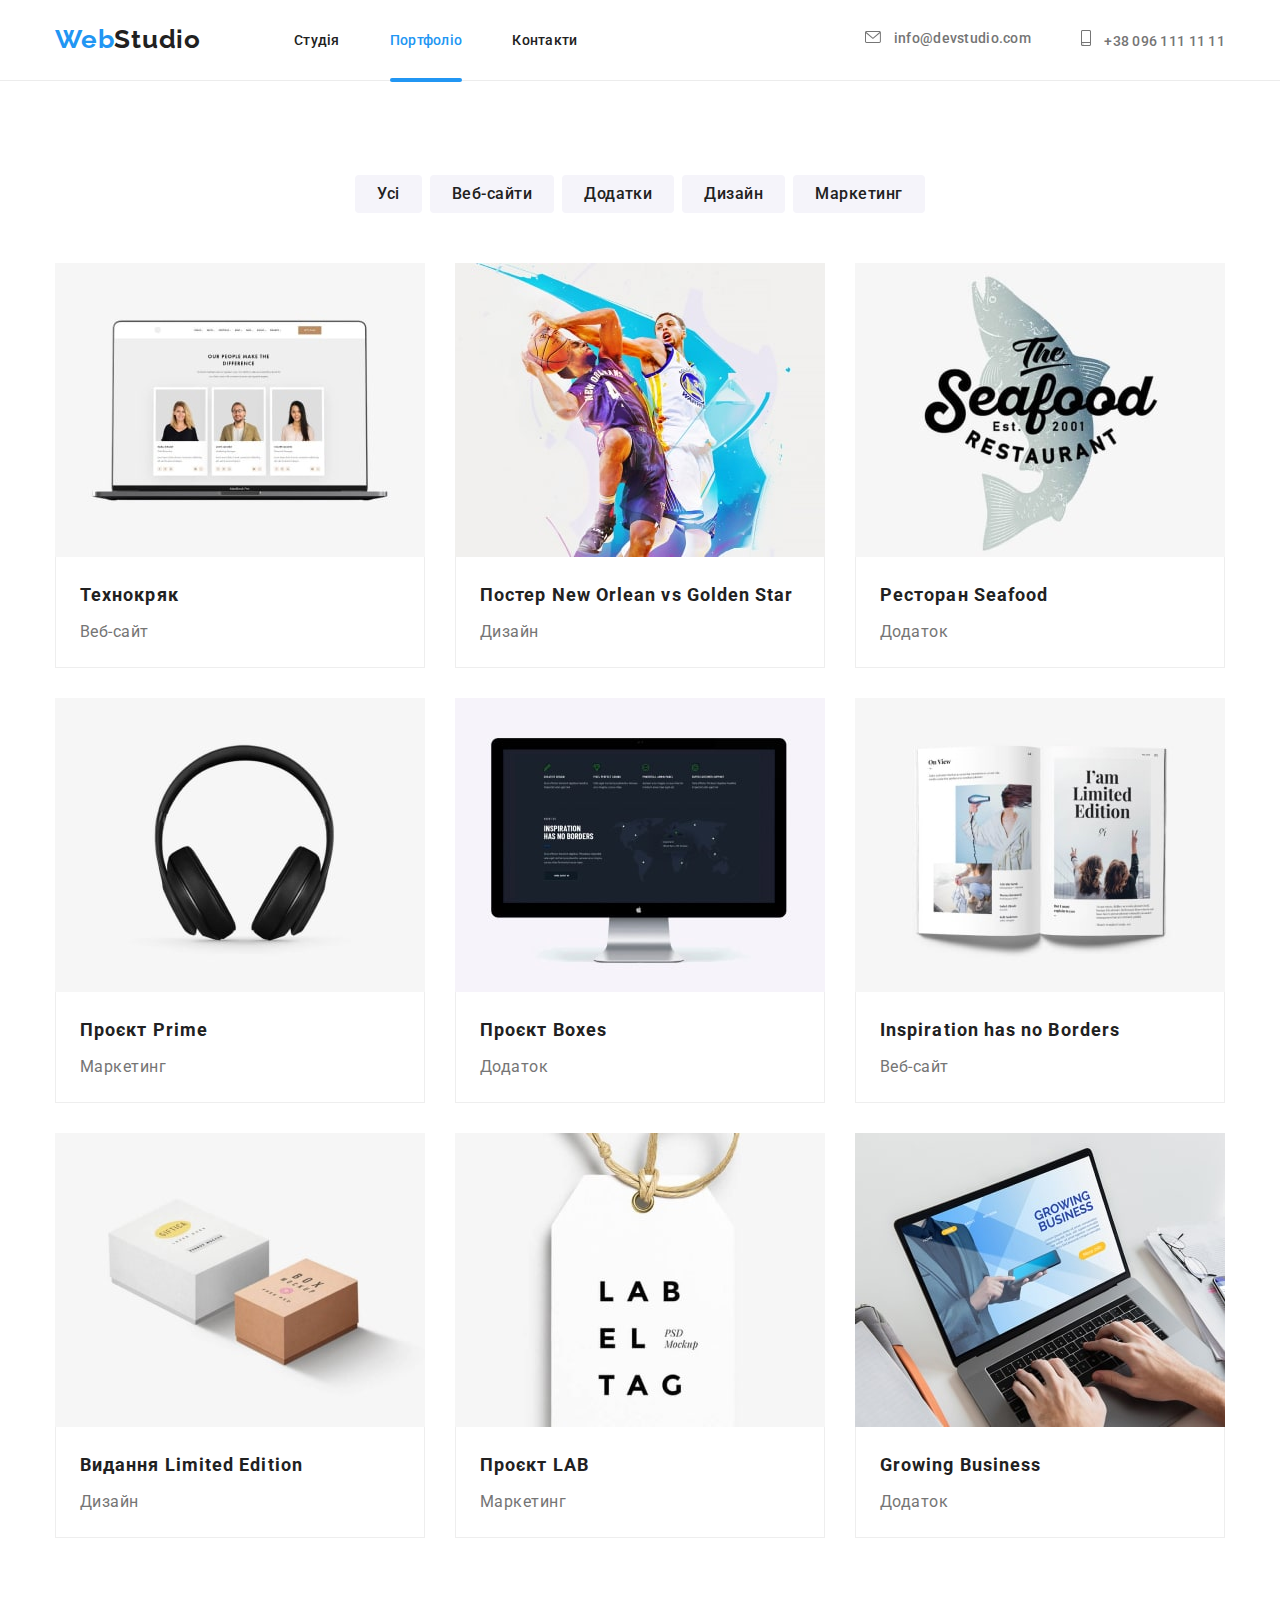
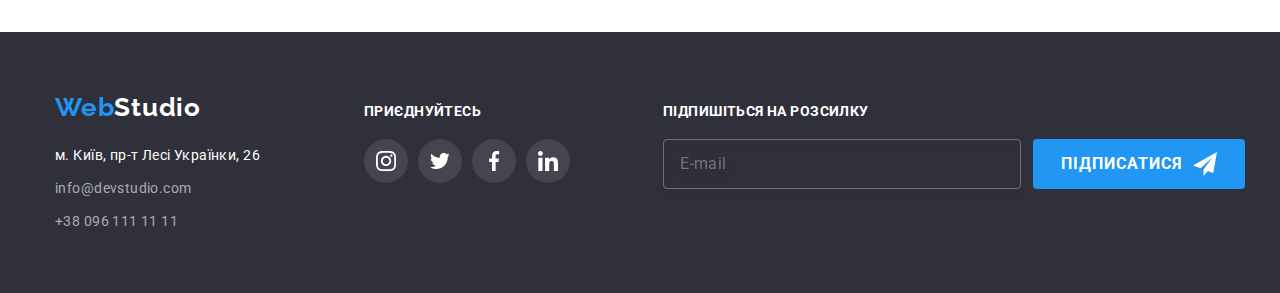
==== portfolio.html @ 87b3bfb8 "Initial commit" ====
<!DOCTYPE html>
<html lang="uk">

<head>
    <meta charset="UTF-8">
    <meta http-equiv="X-UA-Compatible" content="IE=edge">
    <meta name="viewport" content="width=device-width, initial-scale=1.0">
    <title lang="en">Web Studio</title>
    <link rel="stylesheet"
        href="https://cdnjs.cloudflare.com/ajax/libs/modern-normalize/1.0.0/modern-normalize.min.css" />
    <link rel="preconnect" href="https://fonts.googleapis.com">
    <link rel="preconnect" href="https://fonts.gstatic.com" crossorigin>
    <link
        href="https://fonts.googleapis.com/css2?family=Raleway:wght@700&family=Roboto:wght@400;500;700;900&display=swap"
        rel="stylesheet">
    <link rel="stylesheet" href="./css/styles.css">
</head>

<body class="page">

    <!--ШАПКА-->

    <header class="header">
        <div class="container header-container">

            <!--Лого-->

            <a href="/index.html" class="link-logo" lang="en"><span class="logo-web">Web</span>Studio</a>

            <!--Навігація-->

            <nav class="main-nav">
                <ul class="list list-nav">
                    <li class="list-item"><a class="link" href="index.html">Студія</a></li>
                    <li class="list-item"><a class="link portfolio" href="portfolio.html">Портфоліо</a></li>
                    <li class="list-item"><a class="link" href="">Контакти</a></li>
                </ul>
            </nav>

            <!--Контакти-->

                    <ul class="list list-contact">
                        <li class="list-contacts-mail">
                            <a class="link mail" href="mailto:info@devstudio.com">
                                <svg class="icon" width="16" height="12">
                                    <use href="./images/icons.svg#icon-mail"></use>
                                </svg>
                                info@devstudio.com</a>
                        </li>
                        <li class="list-contacts-tel">
                            <a class="link tel" href="tel:+380961111111">
                                <svg class="icon" width="10" height="16">
                                    <use href="./images/icons.svg#icon-tel"></use>
                                </svg>
                                +38 096 111 11 11</a>
                        </li>
                    </ul>
                    </div>
                    </header>

        <!--ЗМІННА СКЛАДОВА-->
    
        <main class="main">

            <section class="section">
                <div class="container">
                <h1 class="visually-hidden">Портфоліо (прихований)</h1>

                <!--Навігація по сторінці-->

                    <ul class="filters-list list">
                        <li class="filters-item"><button class="btn" type="button">Усі</button></li>
                        <li class="filters-item"><button class="btn" type="button">Веб-сайти</button></li>
                        <li class="filters-item"><button class="btn" type="button">Додатки</button></li>
                        <li class="filters-item"><button class="btn" type="button">Дизайн</button></li>
                        <li class="filters-item"><button class="btn" type="button">Маркетинг</button></li>
                    </ul>

                <!--Портфоліо-->
                <ul class="portfolio-list list">
                    <li class="portfolio-item">
                        <a class="portfolio-link link"  href="https://google.com/">
                            <div class="portfolio-thumb">
                            <img class="portfolio-img" src="./images/portfolio/img1-min.jpg" alt="Ноутбук з програмою" width="370">
                            <div class="overlay">
                                <p class="overlay-text">
                                    Ресурс пропонує комплексні пропозиції з різним рівнем функціоналу та сервісів. Все це дозволить відвідувачу отримати
                                    вичерпні відомості про компанію чи приватну особу.
                                </p>
                            </div>
                            </div>
                            <div class="portfolio-wrapper">
                            <h2 class="portfolio-title">Технокряк</h2>
                            <p class="portfolio-subtitle">Веб-сайт</p>
                            </div>
                        </a>
                    </li>
                    <li class="portfolio-item">
                        <a class="portfolio-link link" href="https://google.com/">
                            <div class="portfolio-thumb">
                            <img class="portfolio-img" src="./images/portfolio/img2-min.jpg" alt="Два хлопці кидають м'яч" width="370">
                            <div class="overlay">
                                <p class="overlay-text">
                                    Ресурс пропонує комплексні пропозиції з різним рівнем функціоналу та сервісів. Все це дозволить відвідувачу
                                    отримати
                                    вичерпні відомості про компанію чи приватну особу.
                                </p>
                            </div>
                            </div>
                            <div class="portfolio-wrapper">
                            <h2 class="portfolio-title">Постер <span lang="en">New Orlean vs Golden Star</span></h2>
                            <p class="portfolio-subtitle">Дизайн</p>
                            </div>
                        </a>
                    </li>
                    <li class="portfolio-item">
                        <a class="portfolio-link link" href="https://google.com/">
                            <div class="portfolio-thumb">
                            <img class="portfolio-img" src="./images/portfolio/img3-min.jpg" alt="Емблема ресторану" width="370">
                            <div class="overlay">
                                <p class="overlay-text">
                                    Ресурс пропонує комплексні пропозиції з різним рівнем функціоналу та сервісів. Все це дозволить відвідувачу
                                    отримати
                                    вичерпні відомості про компанію чи приватну особу.
                                </p>
                            </div>
                            </div>
                            <div class="portfolio-wrapper"> 
                            <h2 class="portfolio-title">Ресторан <span lang="en">Seafood</span></h2>
                            <p class="portfolio-subtitle">Додаток</p>
                            </div>
                        </a>
                    </li>
                    <li class="portfolio-item">
                        <a class=" portfolio-link link" href="https://google.com/">
                            <div class="portfolio-thumb">
                            <img class="portfolio-img" src="./images/portfolio/img4-min.jpg" alt="Навушники" width="370">
                            <div class="overlay">
                                <p class="overlay-text">
                                    Ресурс пропонує комплексні пропозиції з різним рівнем функціоналу та сервісів. Все це дозволить відвідувачу
                                    отримати
                                    вичерпні відомості про компанію чи приватну особу.
                                </p>
                            </div>
                            </div>
                            <div class="portfolio-wrapper">
                            <h2 class="portfolio-title"> Проєкт <span lang="en">Prime</span></h2>
                            <p class="portfolio-subtitle">Маркетинг</p>
                            </div>
                        </a>
                    </li>
                    <li class="portfolio-item">
                        <a class="portfolio-link link" href="https://google.com/">
                            <div class="portfolio-thumb">
                            <img  class="portfolio-img" src="./images/portfolio/img6-min.jpg" alt="Дві коробки" width="370">
                            <div class="overlay">
                                <p class="overlay-text">
                                    Ресурс пропонує комплексні пропозиції з різним рівнем функціоналу та сервісів. Все це дозволить відвідувачу
                                    отримати
                                    вичерпні відомості про компанію чи приватну особу.
                                </p>
                            </div>
                            </div>
                            <div class="portfolio-wrapper"> 
                            <h2 class="portfolio-title" >Проєкт <span lang="en">Boxes</span></h2>
                            <p class="portfolio-subtitle">Додаток</p>
                            </div>
                        </a>
                    </li>
                    <li class="portfolio-item">
                        <a class="portfolio-link link" href="https://google.com/">
                            <div class="portfolio-thumb">
                            <img class="portfolio-img" src="./images/portfolio/img7-min.jpg" alt="Ноутбук з програмою" width="370">
                            <div class="overlay">
                                <p class="overlay-text">
                                    Ресурс пропонує комплексні пропозиції з різним рівнем функціоналу та сервісів. Все це дозволить відвідувачу
                                    отримати
                                    вичерпні відомості про компанію чи приватну особу.
                                </p>
                            </div>
                            </div>
                            <div class="portfolio-wrapper">
                            <h2 class="portfolio-title" lang="en">Inspiration has no Borders</h2>
                            <p class="portfolio-subtitle">Веб-сайт</p>
                            </div>
                        </a>
                    </li>
                    <li class="portfolio-item">
                        <a class="portfolio-link link" href="https://google.com/">
                            <div class="portfolio-thumb">
                            <img class="portfolio-img" src="./images/portfolio/img5-min.jpg" alt="Розгорнута книга" width="370">
                            <div class="overlay">
                                <p class="overlay-text">
                                    Ресурс пропонує комплексні пропозиції з різним рівнем функціоналу та сервісів. Все це дозволить відвідувачу
                                    отримати
                                    вичерпні відомості про компанію чи приватну особу.
                                </p>
                            </div>
                            </div>
                            <div class="portfolio-wrapper">
                            <h2 class="portfolio-title">Видання <span lang="en">Limited Edition</span></h2>
                            <p class="portfolio-subtitle">Дизайн</p>
                            </div>
                        </a>
                    </li>
                    <li class="portfolio-item">
                        <a class="portfolio-link link" href="https://google.com/">
                            <div class="portfolio-thumb">
                            <img class="portfolio-img" src="./images/portfolio/img8-min.jpg" alt="Вивіска з назвою проекту" width="370">
                            <div class="overlay">
                                <p class="overlay-text">
                                    Ресурс пропонує комплексні пропозиції з різним рівнем функціоналу та сервісів. Все це дозволить відвідувачу
                                    отримати
                                    вичерпні відомості про компанію чи приватну особу.
                                </p>
                            </div>
                            </div>
                            <div class="portfolio-wrapper">
                            <h2 class="portfolio-title">Проєкт <span lang="en">LAB</span></h2>
                            <p class="portfolio-subtitle">Маркетинг</p>
                            </div>
                        </a>
                    </li>
                    <li class="portfolio-item">
                        <a class="portfolio-link link" href="https://google.com/">
                            <div class="portfolio-thumb">
                            <img class="portfolio-img" src="./images/portfolio/img9-min.jpg" alt="" width="370">
                            <div class="overlay">
                                <p class="overlay-text">
                                    Ресурс пропонує комплексні пропозиції з різним рівнем функціоналу та сервісів. Все це дозволить відвідувачу
                                    отримати
                                    вичерпні відомості про компанію чи приватну особу.
                                </p>
                            </div>
                            </div>
                            <div class="portfolio-wrapper">
                            <h2 class="portfolio-title" lang="en">Growing Business</h2>
                            <p class="portfolio-subtitle">Додаток</p>
                            </div>
                        </a>
                    </li>
                </ul>
                </div>
            </section>
        </main>

<!--ПІДВАЛ-->

<footer class="footer">
    <div class="container footer-container">

        <!--Лого підвалу-->
        <div>
            <a class="link-logo logo-footer" href="/index.html" lang="en"><span class="logo-web">Web</span><span
                    class="logo-studio">Studio</span></a>

            <!--Контакти підвалу-->

            <address class="address">
                <p class="address-location">м. Київ, пр-т Лесі Українки, 26</p>
                <ul class="list address-list">
                    <li class="address-item"><a class="link" href="mailto:info@devstudio.com">info@devstudio.com</a>
                    </li>
                    <li class="address-item"><a class="link tel" href="tel:+380961111111">+38 096 111 11 11</a>
                    </li>
                </ul>
            </address>
        </div>
        <div class="footer-social">
            <h3 class="footer-title">ПРИЄДНУЙТЕСЬ</h3>
            <ul class="footer-list">
                <li class="footer-item">
                    <a class="footer-social-link link" href="https://www.instagram.com/">
                        <svg class="icon" width="20" height="20">
                            <use href="./images/icons.svg#icon-instagram">
                            </use>
                        </svg>
                    </a>
                </li>
                <li class="footer-item">
                    <a class="footer-social-link link" href="https://www.twitter.com/">
                        <svg class="icon" width="20" height="20">
                            <use href="./images/icons.svg#icon-twitter">
                            </use>
                        </svg>
                    </a>
                </li>
                <li class="footer-item">
                    <a class="footer-social-link link" href="https://www.facebook.com/">
                        <svg class="icon" width="20" height="20">
                            <use href="./images/icons.svg#icon-facebook">
                            </use>
                        </svg>
                    </a>
                </li>
                <li class="footer-item">
                    <a class="footer-social-link link" href="https://www.linkedin.com/">
                        <svg class="icon" width="20" height="20">
                            <use href="./images/icons.svg#icon-linkedin">
                            </use>
                        </svg>
                    </a>
                </li>
            </ul>
        </div>
        <div class="footer-sending">
            <form class="sending-form" name="sending-form" autocomplete="off" novalidate></form>
            <h3 class="sending-title">ПІДПИШІТЬСЯ НА РОЗСИЛКУ</h3>
            <label class="sending-form-email">
                <input class="sending-form-input" type="email" name="email" required placeholder="E-mail">
                <button class="sending-form-btn" type="submit">
                    ПІДПИСАТИСЯ
                    <svg class="sending-form-icon" width="24" height="24">
                        <use href="./images/icons.svg#icon-send"></use>
                    </svg>
                </button>
        </div>
    </div>
</footer>
        </body>
        
        </html>
---- css/styles.css ----
:root {

    /*Fonts*/
    --main-font: Roboto, san-serif;
    --secondary-font: Raleway;
    
    /*Text colors*/
    --main-txt-cl: #212121;
    --accent-txt-cl: #2196F3;
    --light-txt-cl: #FFFFFF;
    --dark-txt-cl: #757575;
    
    /*Background colors*/
    --accent-bg-cl: #2196F3;
    --main-bg-cl: #2F303A;
    --grey-bg-cl: #F5F4FA;
    --white-bg-cl: #ffffff;

    /*Others*/
    --light-bd-cl: #EEEEEE;
    --link-color: #AFB1B8;
    --footer-bg: rgba(255, 255, 255, 0.1);
    --timing-function: cubic-bezier (0.4, 0, 0.2, 1);
}


/*1.INDEX.HTML*/

.page {
    font-family:var(--main-font);
    line-height: calc(24 / 14);
    letter-spacing: 0.03em;
    color: var(--main-txt-cl);
    font-size: 14px;
    margin: 0;
    width: 1600 px;

}

.link {
    text-decoration: none;
    color: currentColor;
    cursor: pointer;
}


.list {
    list-style: none;
    margin: 0;
    padding: 0;
}

.container {
    width: 1200px;
    padding-left: 15px;
    padding-right: 15px;
    margin-left: auto;
    margin-right: auto;
}

.section {
    padding-top: 94px;
    padding-bottom: 94px;
}

.link-logo {
    color: currentColor;
    font-family: var(--secondary-font);
    font-weight: 700;
    font-size: 26px;
    line-height: calc(31 / 26);
    letter-spacing: 0.03em;
    text-decoration: none;
    display: block;
    margin-right: 93px;
}  

.logo-web {
    color: var(--accent-txt-cl);
}

h1,
h2,
h3,
h4,
h5,
h6,
p {
    margin: 0;
}

ul {
    margin: 0;
    padding: 0;
    list-style: none;
}

/*HEADER*/

.header {
    padding-top: 24px;
    padding-bottom: 25px;
}

.header .link {
    font-weight: 500;
    line-height: calc(16 / 14);
    letter-spacing: 0.02em;
    color: var(--main-txt-cl);
    position: relative;
    display: block;
    transition: color 250ms cubic-bezier(0.4, 0, 0.2, 1);
}

.header .studio,
.header .portfolio {
    color: var(--accent-txt-cl);
    font-family: inherit;
}

.header .link:hover,
.header .link:focus {
    color: var(--accent-txt-cl);
}

.list-contact .svg-contacts:hover,
.list-contact .svg-contacts:focus {
    color: var(--accent-txt-cl);
}

.header .mail,
.header .tel {
    color: var(--dark-txt-cl);
}

.list-nav {
    display: flex;
    gap: 50px;
    padding-top: 32px 0;
}

.icon {
    margin-right: 10px;
    fill: currentColor;
    text-decoration: none;
}

.list-contact {
    display: flex;
    gap: 50px;
    margin-left: auto;
    padding-top: 32px 0;
}

.header-container {
    align-items: center;
    display: flex;
}

.header {
    border-bottom: 1px solid #ECECEC;
}

.tel, 
.mail {
    display: flex;
    align-items: center;
}

.list-nav .link::after {
    content: ' ';
    display: block;
    width: 100%;
    height: 4px;
    background-color: var(--accent-bg-cl);
    border-radius: 2px;
    border: transparent;
    position: absolute;
    opacity: 0;
    bottom: -34px;
    transition: opacity 250ms var(--timing-function);
} 

.list-nav .link.studio::after,
.list-nav .link.portfolio::after {
    content: ' ';
    display: block;
    width: 100%;
    height: 4px;
    background-color: var(--accent-bg-cl);
    border-radius: 2px;
    border: transparent;
    position: absolute;
    opacity: 1;
    bottom: -34px;
    transition: opacity 250ms var(--timing-function);
}

.list-nav .link:hover::after {
    opacity: 1;
}

.main-nav .list-item {
    position: relative;
}

/*Hero*/

.hero .btn {
    font-family: inherit;
    font-weight: 700;
    font-size: 16px;
    line-height: calc(30 / 16);
    letter-spacing: 0.06em;
    color: var(--light-txt-cl);
    cursor: pointer;
    background-color: var(--accent-bg-cl);
    padding: 10px 32px;
    border: none;
    border-radius: 4px;

}

.hero {
    text-align: center;
    padding: 200px 0;
    background-color: #C4C4C4;
    background-image: linear-gradient(
        to right,
        rgba(47, 48, 58, 0.4),
        rgba(47, 48, 58, 0.4)
        ),
    url("../images/hero.jpg");
    background-size: cover;
    margin-left: auto;
    margin-right: auto;
    height: 600px;
    max-width: 1600px;
    background-repeat: no-repeat;
    background-position: center;
}

.hero-container {
    width: 696px;
}

.hero-title {
    font-weight: 900;
    font-size: 44px;
    line-height: calc(60 / 44);
    text-align: center;
    letter-spacing: 0.06em;
    text-transform: uppercase;
    color: var(--light-txt-cl);
    margin: 0;
    margin-bottom: 30px;
}

/*Особливості*/

.features {
    padding-top: 94px;
    padding-bottom: 94px;
}

.visually-hidden {
    position: absolute;
    width: 1px;
    height: 1px;
    margin: -1px;
    border: 0;
    padding: 0;
    white-space: nowrap;
    clip-path: inset(100%);
    clip: rect(0 0 0 0);
    overflow: hidden;
}

.features-title {
    font-weight: 700;
    line-height: calc(16 / 14);
    letter-spacing: 0.03em;
    text-transform: uppercase;
    margin-bottom: 10px;
    margin-top: 30px;
}

.features-subtitle {
    line-height: calc(24 / 14);
    letter-spacing: 0.03em;
    color: var(--dark-txt-cl)
}

.features-list {
    display: flex;
    gap: 30px;
    list-style: none;
}

.features-item {
    width: 270px;
}

.features-box {
    background-color: var(--grey-bg-cl);
    height: 120px;
    display: flex;
    align-items: center;
    justify-content: center;
    height: 120px;
    margin-bottom: 30px;
    border-radius: 4px;
}


/*Чим ми займаємось*/

.projects {
    padding-bottom: 94px;
}

.projects-title,
.team-title {
    font-weight: 700;
    font-size: 36px;
    line-height: calc(42 / 36);
    text-align: center;
    letter-spacing: 0.03em;
    margin-bottom: 50px;
}

.projects-list {
    display: flex;
    gap: 30px;
}

.work-container {
    position: relative;
}

.work-text {
    position: absolute;
    left: 0;
    bottom: 0;

    display: flex;
    align-items: center;
    justify-content: center;
    width: 100%;
    height: 70px;

    font-weight: 700;
    font-size: 14px;
    letter-spacing: 0.03em;
    text-transform: uppercase;

    color: var(--light-txt-cl);
    background-color: rgba(47, 48, 58, 0.8);
}
/*Наша команда*/

.team {
    
    padding-top: 94px;
    padding-bottom: 94px;
    background: var(--grey-bg-cl);
}
.team-partner {
    font-weight: 500;
    font-size: 16px;
    line-height: calc(19 / 16);
    text-align: center;
    letter-spacing: 0.03em;
    margin-bottom: 10px;
}

.team-work {
    font-size: 16px;
    line-height: calc(19 / 16);
    text-align: center;
    letter-spacing: 0.03em;
    color: var(--dark-txt-cl);
    margin-bottom: 16px;
}

.team-list {
    display: flex;
    gap: 30px;
    justify-content: space-between;
}

.team-cards {
    border-radius: 0px 0px 4px 4px;
    padding-bottom: 30px;
    padding-top: 30px;

}

.team-item {
    box-shadow: 0px 1px 3px rgba(0, 0, 0, 0.12), 0px 1px 1px rgba(0, 0, 0, 0.14), 0px 2px 1px rgba(0, 0, 0, 0.2);
}

.team-link {
    display: flex;
    justify-content: center;
    gap: 10px;
    list-style-type: none;
    padding: 0;
}

.social-list {
    display: flex;
    justify-content: center;
    gap: 10px;
}

.social-list .social-link {
    display: flex;
    align-items: center;
    justify-content: center;
    width: 44px;
    height: 44px;
    border-radius: 50%;
    fill: var(--link-color);
    transition: background-color 250ms cubic-bezier(0.4, 0, 0.2, 1);
}

.social-link:hover,
.social-link:focus {
    background-color: var(--accent-bg-cl);
}

.social-link:hover .link-icon,
.social-link:focus .link-icon {
    fill: #ffffff;
    transition: fill 250ms cubic-bezier(0.4, 0, 0.2, 1),
    background-color 250ms cubic-bezier(0.4, 0, 0.2, 1);
}

.link-icon {
    transition: fill 250ms cubic-bezier(0.4, 0, 0.2, 1);
}

.team-item {
    background-color: var(--light-txt-cl);
}
/*Клієнти*/

.clients {
    padding-top: 94px;
    padding-bottom: 94px;
}

.clients-title {
    font-weight: 700;
    font-size: 36px;
    line-height: 42px;
    text-align: center;
    letter-spacing: 0.03em;
    color: #212121;
    margin-bottom: 50px;
}

.clients-list {
    display: flex;
    gap: 30px;
    list-style-type: none;
    margin: 0;
    padding: 0;
    justify-content: center;
}

.clients-item {
    width: 170px;
    height: 92px;
}

.clients-icon {
    fill: var(--link-color);
    transition: fill 250ms cubic-bezier(0.4, 0, 0.2, 1),
    background-color 250ms cubic-bezier(0.4, 0, 0.2, 1);
}

.clients-link:hover,
.clients-link:focus {
    border: 1px solid var(--accent-txt-cl);
    border-radius: 4px;
}

.clients-link:hover .clients-icon,
.clients-link:focus .clients-icon {
    fill: var(--accent-bg-cl); 
}

.clients-link {
    border-radius: 4px;
    border: 1px solid #AFB1B8;
    display: flex;
    align-items: center;
    justify-content: center;
    width: 100%;
    height: 100%;

    transition: border-color 250ms cubic-bezier(0.4, 0, 0.2, 1);
}

/* FOOTER*/

.footer {
    background-color: var(--main-bg-cl);
    padding-bottom: 60px;
    padding-top: 60px;
}

.logo-studio {
    color: var(--light-txt-cl);
}

.address {
    font-style: normal;
}

.address-location {
    line-height: calc(24 / 14);
    letter-spacing: 0.03em;
    color: var(--light-txt-cl);
    margin-bottom: 9px;
    display: inline-block;
}

.address-list {
    line-height: calc(24 / 14);
    letter-spacing: 0.03em;
    color: rgba(255, 255, 255, 0.6);
}

.footer .link:hover,
.footer .link:focus {
    color: var(--accent-txt-cl);
}

.address-item:first-child{
    margin-bottom: 9px;
}

.logo-footer {
    display: block;
    margin-bottom: 20px;
}

.footer-container {
    display: flex;
    align-items: baseline;
}

.footer-list {
    display: flex;
    gap: 10px;
}

.footer-title {
    font-weight: 700;
    font-size: 14px;
    line-height: 16px;
    letter-spacing: 0.03em;
    text-transform: uppercase;
    color: var(--light-txt-cl);
    margin-bottom: 20px;
}

.footer-social {
    margin-left: 70px;
}

.footer-social-link {
    display: flex;
    align-items: center;
    justify-content: center;
    width: 44px;
    height: 44px;
    border-radius: 50%;
    background: var(--footer-bg);

    transition: background-color 250ms cubic-bezier(0.4, 0, 0.2, 1);
}

.footer-social-link .icon{
    fill: #ffffff;
    margin: 0;
}

.footer-social-link:hover,
.footer-social-link:focus {
    background-color: var(--accent-bg-cl);
}

/*ПІДПИШІТЬСЯ НА РОЗСИЛКУ*/

.sending-form-email {
    display: flex;
    gap: 12px;
}

.footer-sending {
    margin-left: 93px;
}

.sending-title {
    font-weight: 700;
    font-size: 14px;
    line-height: 16px;
    letter-spacing: 0.03em;
    text-transform: uppercase;
    color: var(--light-txt-cl);
    margin-bottom: 20px;
}

.sending-form-btn {
    display: flex;
    align-items: center;
    font-family: inherit;
    font-weight: 700;
    font-size: 16px;
    line-height: calc(30 / 16);
    letter-spacing: 0.06em;
    color: var(--light-txt-cl);
    cursor: pointer;
    background-color: var(--accent-bg-cl);
    border: none;
    border-radius: 4px;
    position: relative;
    padding: 10px 28px;
}

.sending-form-input {
    width: 358px;
    height: 50px;
    border: 1px solid rgba(255, 255, 255, 0.3);
    filter: drop-shadow(0px 4px 4px rgba(0, 0, 0, 0.15));
    border-radius: 4px;
    padding-left: 16px;
    outline: transparent;
    background-color: transparent;
    transition: border-color 250ms cubic-bezier(0.4, 0, 0.2, 1);
}

.sending-form-input::placeholder {
    font-weight: 400;
    font-size: 16px;
    line-height: 20px;
    align-items: center;
    letter-spacing: 0.03em;
}

.sending-form-input:focus,
.sending-form-input:hover {
    border-color: var(--accent-txt-cl);
    transition: border-color 250ms cubic-bezier(0.4, 0, 0.2, 1);
}

.sending-form-icon {
    fill: var(--light-txt-cl);
    margin-left: 10px;
}

/*2.PORTFOLIO.HTML*/

.main {
    font-family: var(--main-font);
    font-size: 16px;
    line-height: calc(30 / 16);
    letter-spacing: 0.03em;
    color: var(--main-txt-cl);
}

/*Навігація по сторінці*/

.filters-item .btn {
    font-family: inherit;
    cursor: pointer;
    font-weight: 500;
    font-size: 16px;
    line-height: calc(26 / 16);
    text-align: center;
    letter-spacing: 0.03em;
    color: var(--main-txt-cl);
    cursor: pointer;
    border: none;
    border-radius: 4px;
    background-color: var(--grey-bg-cl);
    padding: 6px 22px;

    transition: color 250ms cubic-bezier(0.4, 0, 0.2, 1),
    background-color 250ms cubic-bezier(0.4, 0, 0.2, 1),
    box-shadow 250ms cubic-bezier(0.4, 0, 0.2, 1);
}

.filters-list .btn:hover,
.filters-list .btn:focus {
    background-color: var(--accent-bg-cl);
    color: var(--light-txt-cl);
    box-shadow: 0px 3px 1px rgba(0, 0, 0, 0.1), 0px 1px 2px rgba(0, 0, 0, 0.08),
            0px 2px 2px rgba(0, 0, 0, 0.12);
}

.filters-list {
    display: flex;
    gap: 8px;
    justify-content: center;
    margin-bottom: 50px;
}

/*Portfolio*/

.portfolio-title {
    font-weight: 700;
    font-size: 18px;
    line-height: calc(36 / 18);
    letter-spacing: 0.06em;
    margin-bottom: 4px;
}

.portfolio-subtitle {
    font-size: 16px;
    line-height: calc(30 / 16);
    letter-spacing: 0.03em;
    color: var(--dark-txt-cl);
}

.portfolio-list {
    display: flex;
    flex-wrap: wrap;
    gap: 30px;
}

.portfolio-item {
    flex-basis: calc((100% - 30px * 2) / 3);
}

.portfolio-wrapper {
    border: 1px solid var(--light-bd-cl);
    border-top: none;
    padding: 20px 24px;
}

.portfolio-link:hover,
.portfolio-link:focus {
    box-shadow: 0px 1px 1px rgba(0, 0, 0, 0.12), 0px 4px 4px rgba(0, 0, 0, 0.06), 1px 4px 6px rgba(0, 0, 0, 0.16);
}

.portfolio-link {
    display: block;
    transition: box-shadow 250ms cubic-bezier(0.4, 0, 0.2, 1);
}

.portfolio-img {
    display: block;
    max-width: 100%;
    height: auto;
}

.overlay {
    position: absolute;
    top: 0;
    left: 0;
    transform: translateY(100%);
    width: 100%;
    height: 100%;
    display: flex;
    align-items: center;
    justify-content: center;
    padding: 20px;
    background-color: rgba(33, 150, 243, 0.9);
    transition: transform 250ms cubic-bezier(0.4, 0, 0.2, 1);
}

.portfolio-thumb {
    position: relative;
    overflow: hidden;
}

.portfolio-item {
    display: block;
}

.portfolio-link:hover .overlay,
.portfolio-link:focus .overlay {
    transform: translateY(0);
}

.overlay-text {
    font-weight: 400;
    font-size: 18px;
    line-height: calc(28 / 18);
    letter-spacing: 0.03em;
    color: var(--light-txt-cl);
    width: 322px;
}

/*Modal window*/

.backdrop {
    position: fixed;
    top: 0;
    left: 0;
    z-index: 10;
    opacity: 1;
    transform: translateY(0%);
    width: 100%;
    height: 100%;
    background-color: rgba(0, 0, 0, 0.5);
    visibility: visible;
    transition: opacity 500ms linear, visibility 500ms linear,
    transform 500ms linear;
}

.backdrop.is-hidden {
    opacity: 0;
    pointer-events: none;
    visibility: hidden;
    transform: scaleX(-100%);
}

.modal {
    position: absolute;
    left: 50%;
    top: 50%;
    transform: translate(-50%, -50%);
    width: 528px;
    height: 581px;
    background: var(--light-txt-cl);
    box-shadow: 0px 1px 3px rgba(0, 0, 0, 0.12),
    0px 1px 1px rgba(0, 0, 0, 0.14),
    0px 2px 1px rgba(0, 0, 0, 0.2);
    border-radius: 4px;
    padding: 40px;
}

.modal-btn {    
    position: absolute;
    width: 30px;
    height: 30px;
    right: 8px;
    top: 8px;
    display: flex;
    align-items: center;
    justify-content: center;
    cursor: pointer;
    background: #FFFFFF;
    border: 1px solid rgba(0, 0, 0, 0.1);
    border-radius: 50%;
    padding: 0;
}

.modal-btn:focus,
.modal-btn:hover {
    fill: var(--accent-bg-cl);
    transition: fill 250ms cubic-bezier(0.4, 0, 0.2, 1);
}

.backdrop.is-hidden {
    opacity: 0;
    pointer-events: none;
    visibility: hidden;
}

/*Forms*/

.register-form-title {
    text-align: center;
    display: block;
    font-weight: 700;
    font-size: 20px;
    line-height: 23px;
    letter-spacing: 0.03em;
    color: var(--main-txt-cl);
    margin-bottom: 12px;
}

.register-form-link {
    color: var(--accent-txt-cl);
}

.register-form-group {
    margin-bottom: 40px;
}

.register-form-agreement {
    display: flex;
    align-items: center;
    justify-content: center;
    margin-bottom: 20px;
    gap: 7px;
}

.register-form-btn {
    display: block;
    margin: 0 auto;
    font-family: inherit;
    font-weight: 700;
    font-size: 16px;
    line-height: calc(30 / 16);
    letter-spacing: 0.06em;
    color: var(--light-txt-cl);
    cursor: pointer;
    background-color: var(--accent-bg-cl);
    padding: 10px 52px;
    border: none;
    border-radius: 4px;
}

.register-form-field {
    display: block;
    margin-bottom: 5px;
    position: relative;
    margin-bottom: 10px;
}

.last {
    margin-bottom: 20px;
}

.register-form-label {
    font-weight: 400;
    font-size: 12px;
    line-height: 14px;
    letter-spacing: 0.01em;
    color: var(--dark-txt-cl);
    display: block;
    margin-bottom: 4px;
}

.register-form-input {
    width: 100%;
    height: 40px;
    border: 1px solid rgba(33, 33, 33, 0.2);
    border-radius: 4px;
    padding-left: 42px;
    padding-right: 42px;
    outline: transparent;

    transition: border-color 250ms cubic-bezier(0.4, 0, 0.2, 1);
}

.register-form-input:focus,
.register-form-message:focus {
    border-color: var(--accent-txt-cl);
}

.register-form-icon {
    position: absolute;
    left: 12px;
    bottom: 11px;

    transition: fill 250ms cubic-bezier(0.4, 0, 0.2, 1);
}

.register-form-input:focus + .register-form-icon {
    fill: var(--accent-txt-cl);
}

.register-form-message::placeholder {
    font-weight: 400;
    font-size: 12px;
    line-height: 14px;
    letter-spacing: 0.01em;
    color: rgba(117, 117, 117, 0.5);
}

.register-form-message {
    display: block;
    width: 100%;
    height: 120px;
    resize: none;
    outline: none;
    border: 1px solid rgba(33, 33, 33, 0.2);
    border-radius: 4px;
    padding: 12px 16px;
}

.icon-checked {
    opacity: 0;
    transition: opacity 250ms cubic-bezier(0.4, 0, 0.2, 1);
}

.icon-unchecked {
    opacity: 1;
}

.register-form-checkbox:checked + .register-form-icons .icon-checked {
    opacity: 1;
}

.register-form-checkbox:unchecked + .register-form-icons .icon-unchecked {
    opacity: 0;
    transition: opacity 250ms cubic-bezier(0.4, 0, 0.2, 1);
}
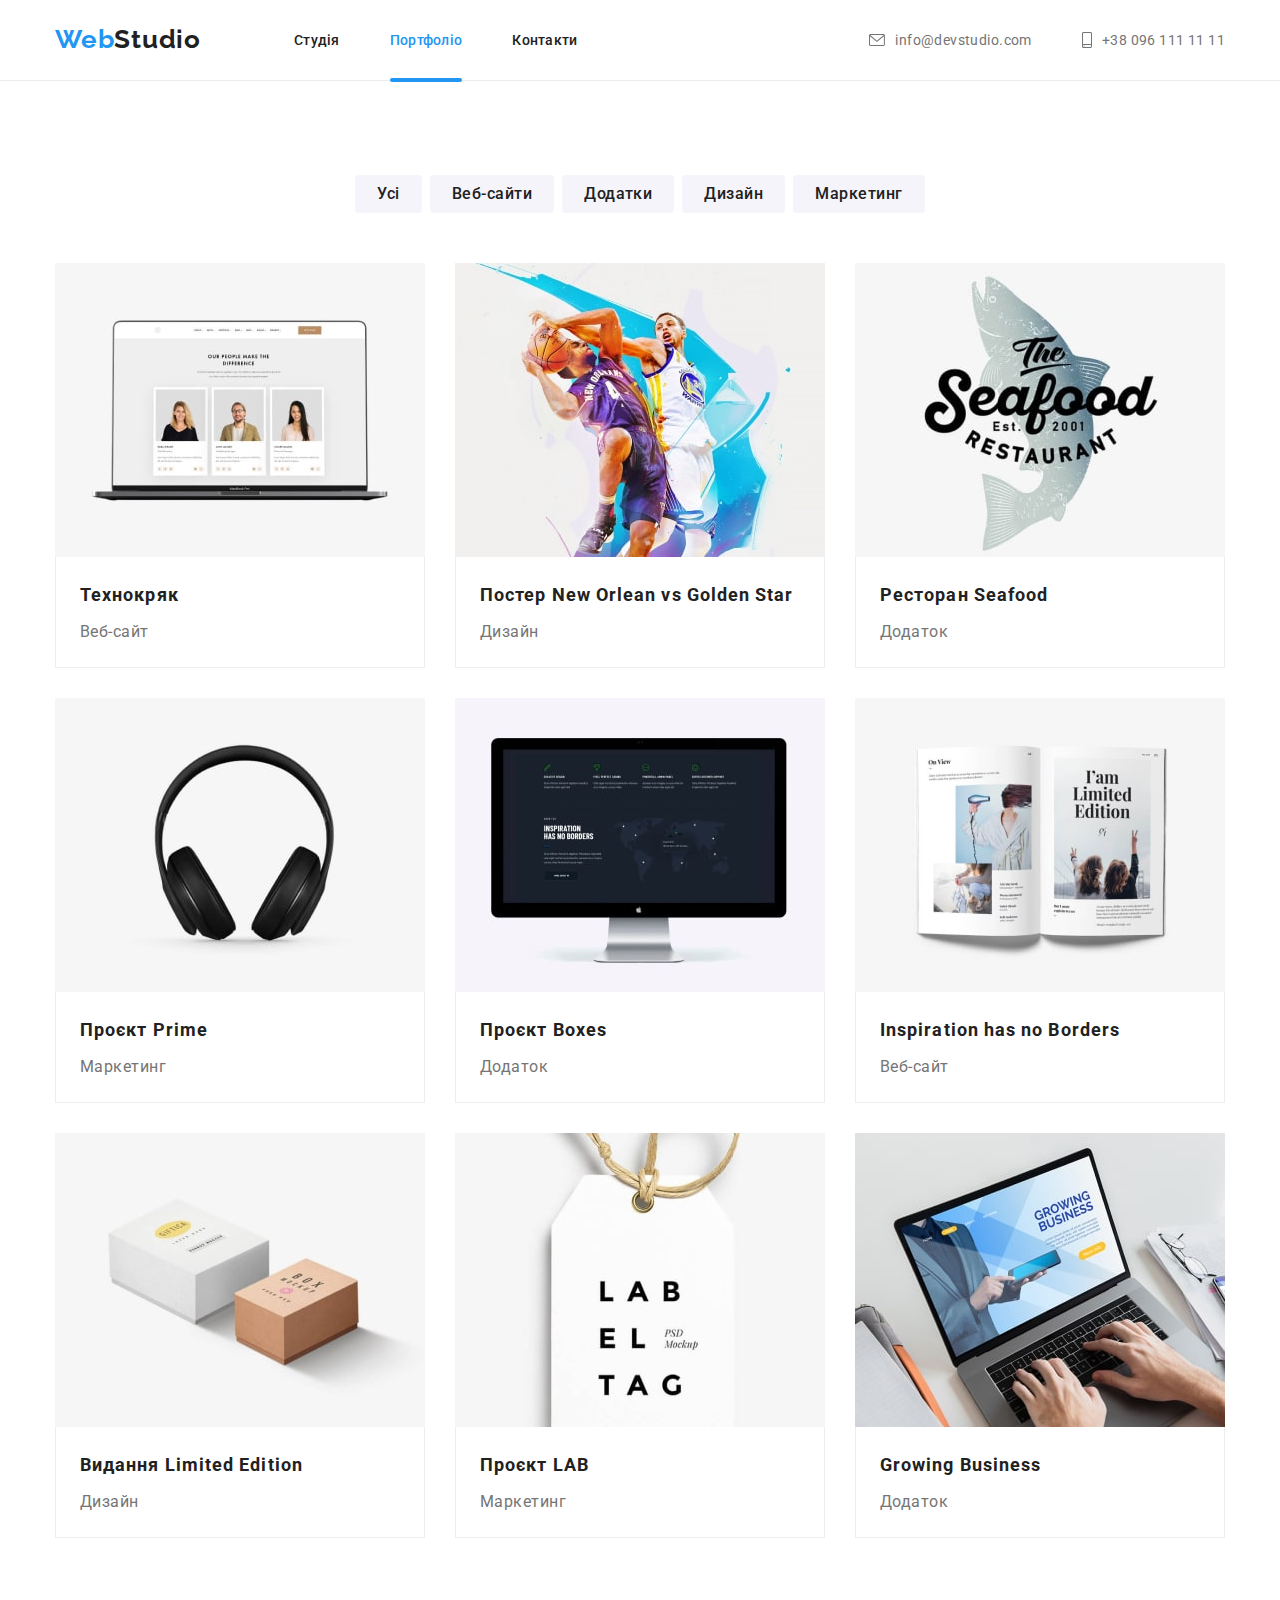
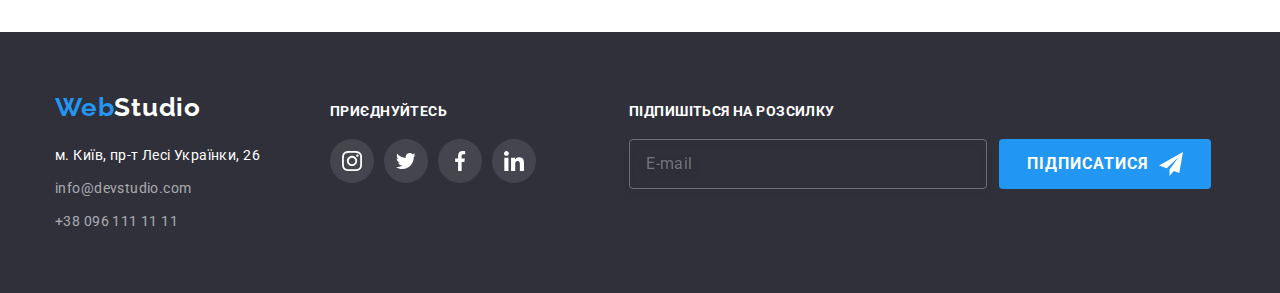
==== commit 447511ed: "Header, footer and modal window BEM" ====
--- a/portfolio.html
+++ b/portfolio.html
@@ -13,43 +13,50 @@
     <link
         href="https://fonts.googleapis.com/css2?family=Raleway:wght@700&family=Roboto:wght@400;500;700;900&display=swap"
         rel="stylesheet">
+    <link rel="stylesheet" href="./css/main.min.css">
     <link rel="stylesheet" href="./css/styles.css">
 </head>
 
 <body class="page">
 
-    <!--ШАПКА-->
+    <!--Header-->
 
     <header class="header">
-        <div class="container header-container">
-
-            <!--Лого-->
-
-            <a href="/index.html" class="link-logo" lang="en"><span class="logo-web">Web</span>Studio</a>
-
-            <!--Навігація-->
-
-            <nav class="main-nav">
-                <ul class="list list-nav">
-                    <li class="list-item"><a class="link" href="index.html">Студія</a></li>
-                    <li class="list-item"><a class="link portfolio" href="portfolio.html">Портфоліо</a></li>
-                    <li class="list-item"><a class="link" href="">Контакти</a></li>
+        <div class="header__container container">
+    
+            <!--Logo-->
+    
+            <a href="/index.html" class="header__logo logo" lang="en"><span class="header__logo--black">Web</span>Studio</a>
+
+            <!--Navigation-->
+
+            <nav class="nav">
+                <ul class="nav__list list ">
+                    <li class="nav__item">
+                        <a class="nav__link  link" href="index.html">Студія</a>
+                    </li>
+                    <li class="nav__item">
+                        <a class="nav__link nav__link--portfolio link" href="portfolio.html">Портфоліо</a>
+                    </li>
+                    <li class="nav__item">
+                        <a class="nav__link link" href="">Контакти</a>
+                    </li>
                 </ul>
             </nav>
 
-            <!--Контакти-->
-
-                    <ul class="list list-contact">
-                        <li class="list-contacts-mail">
-                            <a class="link mail" href="mailto:info@devstudio.com">
-                                <svg class="icon" width="16" height="12">
+            <!--Contact-->
+
+                    <ul class="contact list">
+                        <li class="mail">
+                            <a class="mail__link link" href="mailto:info@devstudio.com">
+                                <svg class="mail__icon" width="16" height="12">
                                     <use href="./images/icons.svg#icon-mail"></use>
                                 </svg>
                                 info@devstudio.com</a>
                         </li>
-                        <li class="list-contacts-tel">
-                            <a class="link tel" href="tel:+380961111111">
-                                <svg class="icon" width="10" height="16">
+                        <li class="tel">
+                            <a class="tel__link link" href="tel:+380961111111">
+                                <svg class="tel__icon" width="10" height="16">
                                     <use href="./images/icons.svg#icon-tel"></use>
                                 </svg>
                                 +38 096 111 11 11</a>
@@ -58,7 +65,7 @@
                     </div>
                     </header>
 
-        <!--ЗМІННА СКЛАДОВА-->
+        <!--Main-->
     
         <main class="main">
 
@@ -66,176 +73,177 @@
                 <div class="container">
                 <h1 class="visually-hidden">Портфоліо (прихований)</h1>
 
-                <!--Навігація по сторінці-->
-
-                    <ul class="filters-list list">
-                        <li class="filters-item"><button class="btn" type="button">Усі</button></li>
-                        <li class="filters-item"><button class="btn" type="button">Веб-сайти</button></li>
-                        <li class="filters-item"><button class="btn" type="button">Додатки</button></li>
-                        <li class="filters-item"><button class="btn" type="button">Дизайн</button></li>
-                        <li class="filters-item"><button class="btn" type="button">Маркетинг</button></li>
+                <!--Filters-->
+
+                    <ul class="filters list">
+                        <li class="filters__item"><button class="filters__btn" type="button">Усі</button></li>
+                        <li class="filters__item"><button class="filters__btn" type="button">Веб-сайти</button></li>
+                        <li class="filters__item"><button class="filters__btn" type="button">Додатки</button></li>
+                        <li class="filters__item"><button class="filters__btn" type="button">Дизайн</button></li>
+                        <li class="filters__item"><button class="filters__btn" type="button">Маркетинг</button></li>
                     </ul>
 
-                <!--Портфоліо-->
-                <ul class="portfolio-list list">
-                    <li class="portfolio-item">
-                        <a class="portfolio-link link"  href="https://google.com/">
-                            <div class="portfolio-thumb">
-                            <img class="portfolio-img" src="./images/portfolio/img1-min.jpg" alt="Ноутбук з програмою" width="370">
-                            <div class="overlay">
-                                <p class="overlay-text">
+                <!--Portfolio-->
+
+                <ul class="portfolio list">
+                    <li class="portfolio__item">
+                        <a class="portfolio__link link"  href="https://google.com/">
+                            <div class="portfolio__thumb">
+                            <img class="portfolio__image" src="./images/portfolio/img1-min.jpg" alt="Ноутбук з програмою" width="370">
+                            <div class="overlay">
+                                <p class="overlay__text">
                                     Ресурс пропонує комплексні пропозиції з різним рівнем функціоналу та сервісів. Все це дозволить відвідувачу отримати
                                     вичерпні відомості про компанію чи приватну особу.
                                 </p>
                             </div>
                             </div>
-                            <div class="portfolio-wrapper">
-                            <h2 class="portfolio-title">Технокряк</h2>
-                            <p class="portfolio-subtitle">Веб-сайт</p>
-                            </div>
-                        </a>
-                    </li>
-                    <li class="portfolio-item">
-                        <a class="portfolio-link link" href="https://google.com/">
-                            <div class="portfolio-thumb">
-                            <img class="portfolio-img" src="./images/portfolio/img2-min.jpg" alt="Два хлопці кидають м'яч" width="370">
-                            <div class="overlay">
-                                <p class="overlay-text">
-                                    Ресурс пропонує комплексні пропозиції з різним рівнем функціоналу та сервісів. Все це дозволить відвідувачу
-                                    отримати
-                                    вичерпні відомості про компанію чи приватну особу.
-                                </p>
-                            </div>
-                            </div>
-                            <div class="portfolio-wrapper">
-                            <h2 class="portfolio-title">Постер <span lang="en">New Orlean vs Golden Star</span></h2>
-                            <p class="portfolio-subtitle">Дизайн</p>
-                            </div>
-                        </a>
-                    </li>
-                    <li class="portfolio-item">
-                        <a class="portfolio-link link" href="https://google.com/">
-                            <div class="portfolio-thumb">
-                            <img class="portfolio-img" src="./images/portfolio/img3-min.jpg" alt="Емблема ресторану" width="370">
-                            <div class="overlay">
-                                <p class="overlay-text">
-                                    Ресурс пропонує комплексні пропозиції з різним рівнем функціоналу та сервісів. Все це дозволить відвідувачу
-                                    отримати
-                                    вичерпні відомості про компанію чи приватну особу.
-                                </p>
-                            </div>
-                            </div>
-                            <div class="portfolio-wrapper"> 
-                            <h2 class="portfolio-title">Ресторан <span lang="en">Seafood</span></h2>
-                            <p class="portfolio-subtitle">Додаток</p>
-                            </div>
-                        </a>
-                    </li>
-                    <li class="portfolio-item">
-                        <a class=" portfolio-link link" href="https://google.com/">
-                            <div class="portfolio-thumb">
-                            <img class="portfolio-img" src="./images/portfolio/img4-min.jpg" alt="Навушники" width="370">
-                            <div class="overlay">
-                                <p class="overlay-text">
-                                    Ресурс пропонує комплексні пропозиції з різним рівнем функціоналу та сервісів. Все це дозволить відвідувачу
-                                    отримати
-                                    вичерпні відомості про компанію чи приватну особу.
-                                </p>
-                            </div>
-                            </div>
-                            <div class="portfolio-wrapper">
-                            <h2 class="portfolio-title"> Проєкт <span lang="en">Prime</span></h2>
-                            <p class="portfolio-subtitle">Маркетинг</p>
-                            </div>
-                        </a>
-                    </li>
-                    <li class="portfolio-item">
-                        <a class="portfolio-link link" href="https://google.com/">
-                            <div class="portfolio-thumb">
-                            <img  class="portfolio-img" src="./images/portfolio/img6-min.jpg" alt="Дві коробки" width="370">
-                            <div class="overlay">
-                                <p class="overlay-text">
-                                    Ресурс пропонує комплексні пропозиції з різним рівнем функціоналу та сервісів. Все це дозволить відвідувачу
-                                    отримати
-                                    вичерпні відомості про компанію чи приватну особу.
-                                </p>
-                            </div>
-                            </div>
-                            <div class="portfolio-wrapper"> 
-                            <h2 class="portfolio-title" >Проєкт <span lang="en">Boxes</span></h2>
-                            <p class="portfolio-subtitle">Додаток</p>
-                            </div>
-                        </a>
-                    </li>
-                    <li class="portfolio-item">
-                        <a class="portfolio-link link" href="https://google.com/">
-                            <div class="portfolio-thumb">
-                            <img class="portfolio-img" src="./images/portfolio/img7-min.jpg" alt="Ноутбук з програмою" width="370">
-                            <div class="overlay">
-                                <p class="overlay-text">
-                                    Ресурс пропонує комплексні пропозиції з різним рівнем функціоналу та сервісів. Все це дозволить відвідувачу
-                                    отримати
-                                    вичерпні відомості про компанію чи приватну особу.
-                                </p>
-                            </div>
-                            </div>
-                            <div class="portfolio-wrapper">
-                            <h2 class="portfolio-title" lang="en">Inspiration has no Borders</h2>
-                            <p class="portfolio-subtitle">Веб-сайт</p>
-                            </div>
-                        </a>
-                    </li>
-                    <li class="portfolio-item">
-                        <a class="portfolio-link link" href="https://google.com/">
-                            <div class="portfolio-thumb">
-                            <img class="portfolio-img" src="./images/portfolio/img5-min.jpg" alt="Розгорнута книга" width="370">
-                            <div class="overlay">
-                                <p class="overlay-text">
-                                    Ресурс пропонує комплексні пропозиції з різним рівнем функціоналу та сервісів. Все це дозволить відвідувачу
-                                    отримати
-                                    вичерпні відомості про компанію чи приватну особу.
-                                </p>
-                            </div>
-                            </div>
-                            <div class="portfolio-wrapper">
-                            <h2 class="portfolio-title">Видання <span lang="en">Limited Edition</span></h2>
-                            <p class="portfolio-subtitle">Дизайн</p>
-                            </div>
-                        </a>
-                    </li>
-                    <li class="portfolio-item">
-                        <a class="portfolio-link link" href="https://google.com/">
-                            <div class="portfolio-thumb">
-                            <img class="portfolio-img" src="./images/portfolio/img8-min.jpg" alt="Вивіска з назвою проекту" width="370">
-                            <div class="overlay">
-                                <p class="overlay-text">
-                                    Ресурс пропонує комплексні пропозиції з різним рівнем функціоналу та сервісів. Все це дозволить відвідувачу
-                                    отримати
-                                    вичерпні відомості про компанію чи приватну особу.
-                                </p>
-                            </div>
-                            </div>
-                            <div class="portfolio-wrapper">
-                            <h2 class="portfolio-title">Проєкт <span lang="en">LAB</span></h2>
-                            <p class="portfolio-subtitle">Маркетинг</p>
-                            </div>
-                        </a>
-                    </li>
-                    <li class="portfolio-item">
-                        <a class="portfolio-link link" href="https://google.com/">
-                            <div class="portfolio-thumb">
-                            <img class="portfolio-img" src="./images/portfolio/img9-min.jpg" alt="" width="370">
-                            <div class="overlay">
-                                <p class="overlay-text">
-                                    Ресурс пропонує комплексні пропозиції з різним рівнем функціоналу та сервісів. Все це дозволить відвідувачу
-                                    отримати
-                                    вичерпні відомості про компанію чи приватну особу.
-                                </p>
-                            </div>
-                            </div>
-                            <div class="portfolio-wrapper">
-                            <h2 class="portfolio-title" lang="en">Growing Business</h2>
-                            <p class="portfolio-subtitle">Додаток</p>
+                            <div class="portfolio__wrapper">
+                            <h2 class="portfolio__title">Технокряк</h2>
+                            <p class="portfolio__subtitle">Веб-сайт</p>
+                            </div>
+                        </a>
+                    </li>
+                    <li class="portfolio__item">
+                        <a class="portfolio__link link" href="https://google.com/">
+                            <div class="portfolio__thumb">
+                            <img class="portfolio__image" src="./images/portfolio/img2-min.jpg" alt="Два хлопці кидають м'яч" width="370">
+                            <div class="overlay">
+                                <p class="overlay__text">
+                                    Ресурс пропонує комплексні пропозиції з різним рівнем функціоналу та сервісів. Все це дозволить відвідувачу
+                                    отримати
+                                    вичерпні відомості про компанію чи приватну особу.
+                                </p>
+                            </div>
+                            </div>
+                            <div class="portfolio__wrapper">
+                            <h2 class="portfolio__title">Постер <span lang="en">New Orlean vs Golden Star</span></h2>
+                            <p class="portfolio__subtitle">Дизайн</p>
+                            </div>
+                        </a>
+                    </li>
+                    <li class="portfolio__item">
+                        <a class="portfolio__link link" href="https://google.com/">
+                            <div class="portfolio__thumb">
+                            <img class="portfolio__image" src="./images/portfolio/img3-min.jpg" alt="Емблема ресторану" width="370">
+                            <div class="overlay">
+                                <p class="overlay__text">
+                                    Ресурс пропонує комплексні пропозиції з різним рівнем функціоналу та сервісів. Все це дозволить відвідувачу
+                                    отримати
+                                    вичерпні відомості про компанію чи приватну особу.
+                                </p>
+                            </div>
+                            </div>
+                            <div class="portfolio__wrapper"> 
+                            <h2 class="portfolio__title">Ресторан <span lang="en">Seafood</span></h2>
+                            <p class="portfolio__subtitle">Додаток</p>
+                            </div>
+                        </a>
+                    </li>
+                    <li class="portfolio__item">
+                        <a class=" portfolio__link link" href="https://google.com/">
+                            <div class="portfolio__thumb">
+                            <img class="portfolio__image" src="./images/portfolio/img4-min.jpg" alt="Навушники" width="370">
+                            <div class="overlay">
+                                <p class="overlay__text">
+                                    Ресурс пропонує комплексні пропозиції з різним рівнем функціоналу та сервісів. Все це дозволить відвідувачу
+                                    отримати
+                                    вичерпні відомості про компанію чи приватну особу.
+                                </p>
+                            </div>
+                            </div>
+                            <div class="portfolio__wrapper">
+                            <h2 class="portfolio__title"> Проєкт <span lang="en">Prime</span></h2>
+                            <p class="portfolio__subtitle">Маркетинг</p>
+                            </div>
+                        </a>
+                    </li>
+                    <li class="portfolio__item">
+                        <a class="portfolio__link link" href="https://google.com/">
+                            <div class="portfolio__thumb">
+                            <img  class="portfolio__image" src="./images/portfolio/img6-min.jpg" alt="Дві коробки" width="370">
+                            <div class="overlay">
+                                <p class="overlay__text">
+                                    Ресурс пропонує комплексні пропозиції з різним рівнем функціоналу та сервісів. Все це дозволить відвідувачу
+                                    отримати
+                                    вичерпні відомості про компанію чи приватну особу.
+                                </p>
+                            </div>
+                            </div>
+                            <div class="portfolio__wrapper"> 
+                            <h2 class="portfolio__title" >Проєкт <span lang="en">Boxes</span></h2>
+                            <p class="portfolio__subtitle">Додаток</p>
+                            </div>
+                        </a>
+                    </li>
+                    <li class="portfolio__item">
+                        <a class="portfolio__link link" href="https://google.com/">
+                            <div class="portfolio__thumb">
+                            <img class="portfolio__image" src="./images/portfolio/img7-min.jpg" alt="Ноутбук з програмою" width="370">
+                            <div class="overlay">
+                                <p class="overlay__text">
+                                    Ресурс пропонує комплексні пропозиції з різним рівнем функціоналу та сервісів. Все це дозволить відвідувачу
+                                    отримати
+                                    вичерпні відомості про компанію чи приватну особу.
+                                </p>
+                            </div>
+                            </div>
+                            <div class="portfolio__wrapper">
+                            <h2 class="portfolio__title" lang="en">Inspiration has no Borders</h2>
+                            <p class="portfolio__subtitle">Веб-сайт</p>
+                            </div>
+                        </a>
+                    </li>
+                    <li class="portfolio__item">
+                        <a class="portfolio__link link" href="https://google.com/">
+                            <div class="portfolio__thumb">
+                            <img class="portfolio__image" src="./images/portfolio/img5-min.jpg" alt="Розгорнута книга" width="370">
+                            <div class="overlay">
+                                <p class="overlay__text">
+                                    Ресурс пропонує комплексні пропозиції з різним рівнем функціоналу та сервісів. Все це дозволить відвідувачу
+                                    отримати
+                                    вичерпні відомості про компанію чи приватну особу.
+                                </p>
+                            </div>
+                            </div>
+                            <div class="portfolio__wrapper">
+                            <h2 class="portfolio__title">Видання <span lang="en">Limited Edition</span></h2>
+                            <p class="portfolio__subtitle">Дизайн</p>
+                            </div>
+                        </a>
+                    </li>
+                    <li class="portfolio__item">
+                        <a class="portfolio__link link" href="https://google.com/">
+                            <div class="portfolio__thumb">
+                            <img class="portfolio__image" src="./images/portfolio/img8-min.jpg" alt="Вивіска з назвою проекту" width="370">
+                            <div class="overlay">
+                                <p class="overlay__text">
+                                    Ресурс пропонує комплексні пропозиції з різним рівнем функціоналу та сервісів. Все це дозволить відвідувачу
+                                    отримати
+                                    вичерпні відомості про компанію чи приватну особу.
+                                </p>
+                            </div>
+                            </div>
+                            <div class="portfolio__wrapper">
+                            <h2 class="portfolio__title">Проєкт <span lang="en">LAB</span></h2>
+                            <p class="portfolio__subtitle">Маркетинг</p>
+                            </div>
+                        </a>
+                    </li>
+                    <li class="portfolio__item">
+                        <a class="portfolio__link link" href="https://google.com/">
+                            <div class="portfolio__thumb">
+                            <img class="portfolio__image" src="./images/portfolio/img9-min.jpg" alt="" width="370">
+                            <div class="overlay">
+                                <p class="overlay__text">
+                                    Ресурс пропонує комплексні пропозиції з різним рівнем функціоналу та сервісів. Все це дозволить відвідувачу
+                                    отримати
+                                    вичерпні відомості про компанію чи приватну особу.
+                                </p>
+                            </div>
+                            </div>
+                            <div class="portfolio__wrapper">
+                            <h2 class="portfolio__title" lang="en">Growing Business</h2>
+                            <p class="portfolio__subtitle">Додаток</p>
                             </div>
                         </a>
                     </li>
@@ -244,79 +252,88 @@
             </section>
         </main>
 
-<!--ПІДВАЛ-->
-
-<footer class="footer">
-    <div class="container footer-container">
-
-        <!--Лого підвалу-->
-        <div>
-            <a class="link-logo logo-footer" href="/index.html" lang="en"><span class="logo-web">Web</span><span
-                    class="logo-studio">Studio</span></a>
-
-            <!--Контакти підвалу-->
-
-            <address class="address">
-                <p class="address-location">м. Київ, пр-т Лесі Українки, 26</p>
-                <ul class="list address-list">
-                    <li class="address-item"><a class="link" href="mailto:info@devstudio.com">info@devstudio.com</a>
-                    </li>
-                    <li class="address-item"><a class="link tel" href="tel:+380961111111">+38 096 111 11 11</a>
-                    </li>
-                </ul>
-            </address>
-        </div>
-        <div class="footer-social">
-            <h3 class="footer-title">ПРИЄДНУЙТЕСЬ</h3>
-            <ul class="footer-list">
-                <li class="footer-item">
-                    <a class="footer-social-link link" href="https://www.instagram.com/">
-                        <svg class="icon" width="20" height="20">
-                            <use href="./images/icons.svg#icon-instagram">
-                            </use>
-                        </svg>
-                    </a>
-                </li>
-                <li class="footer-item">
-                    <a class="footer-social-link link" href="https://www.twitter.com/">
-                        <svg class="icon" width="20" height="20">
-                            <use href="./images/icons.svg#icon-twitter">
-                            </use>
-                        </svg>
-                    </a>
-                </li>
-                <li class="footer-item">
-                    <a class="footer-social-link link" href="https://www.facebook.com/">
-                        <svg class="icon" width="20" height="20">
-                            <use href="./images/icons.svg#icon-facebook">
-                            </use>
-                        </svg>
-                    </a>
-                </li>
-                <li class="footer-item">
-                    <a class="footer-social-link link" href="https://www.linkedin.com/">
-                        <svg class="icon" width="20" height="20">
-                            <use href="./images/icons.svg#icon-linkedin">
-                            </use>
-                        </svg>
-                    </a>
-                </li>
-            </ul>
-        </div>
-        <div class="footer-sending">
-            <form class="sending-form" name="sending-form" autocomplete="off" novalidate></form>
-            <h3 class="sending-title">ПІДПИШІТЬСЯ НА РОЗСИЛКУ</h3>
-            <label class="sending-form-email">
-                <input class="sending-form-input" type="email" name="email" required placeholder="E-mail">
-                <button class="sending-form-btn" type="submit">
-                    ПІДПИСАТИСЯ
-                    <svg class="sending-form-icon" width="24" height="24">
-                        <use href="./images/icons.svg#icon-send"></use>
-                    </svg>
-                </button>
-        </div>
-    </div>
-</footer>
+        <!--Footer-->
+        
+        <footer class="footer">
+            <div class="footer__container container ">
+        
+                <!--Logo-->
+                <div>
+                    <a class="footer__logo logo" href="/index.html" lang="en"><span>Web</span><span
+                            class="footer__logo--white">Studio</span></a>
+        
+                    <!--Contact-->
+        
+                    <address class="address">
+                        <p class="address__location">м. Київ, пр-т Лесі Українки, 26</p>
+                        <ul class="address__list list ">
+                            <li class="address__item"><a class="address__link link"
+                                    href="mailto:info@devstudio.com">info@devstudio.com</a>
+                            </li>
+                            <li class="address__item"><a class="address__link link" href="tel:+380961111111">+38 096 111 11
+                                    11</a>
+                            </li>
+                        </ul>
+                    </address>
+                </div>
+        
+                <!-- Join -->
+        
+                <div class="join">
+                    <h3 class="join__title">ПРИЄДНУЙТЕСЬ</h3>
+                    <ul class="join__list list">
+                        <li class="join__item">
+                            <a class="join__link link" href="https://www.instagram.com/">
+                                <svg class="join__icon" width="20" height="20">
+                                    <use href="./images/icons.svg#icon-instagram">
+                                    </use>
+                                </svg>
+                            </a>
+                        </li>
+                        <li class="join__item">
+                            <a class="join__link link" href="https://www.twitter.com/">
+                                <svg class="join__icon" width="20" height="20">
+                                    <use href="./images/icons.svg#icon-twitter">
+                                    </use>
+                                </svg>
+                            </a>
+                        </li>
+                        <li class="join__item">
+                            <a class="join__link link" href="https://www.facebook.com/">
+                                <svg class="join__icon" width="20" height="20">
+                                    <use href="./images/icons.svg#icon-facebook">
+                                    </use>
+                                </svg>
+                            </a>
+                        </li>
+                        <li class="join__item">
+                            <a class="join__link link" href="https://www.linkedin.com/">
+                                <svg class="join__icon" width="20" height="20">
+                                    <use href="./images/icons.svg#icon-linkedin">
+                                    </use>
+                                </svg>
+                            </a>
+                        </li>
+                    </ul>
+                </div>
+        
+                <!-- Sending form -->
+        
+                <div class="send">
+                    <form class="send__form" name="sending-form" autocomplete="off" novalidate></form>
+                    <h3 class="send__title">ПІДПИШІТЬСЯ НА РОЗСИЛКУ</h3>
+                    <label class="send__email">
+                        <input class="send__input" type="email" name="email" required placeholder="E-mail">
+                        <button class="send__button" type="submit">
+                            ПІДПИСАТИСЯ
+                            <svg class="send__icon" width="24" height="24">
+                                <use href="./images/icons.svg#icon-send"></use>
+                            </svg>
+                        </button>
+                    </label>
+                </div>
+            </div>
+        </footer>
         </body>
         
         </html>--- a/css/main.min.css
+++ b/css/main.min.css
@@ -0,0 +1 @@
+/*# sourceMappingURL=main.min.css.map */--- a/css/styles.css
+++ b/css/styles.css
@@ -24,7 +24,7 @@
 }
 
 
-/*1.INDEX.HTML*/
+/*INDEX.HTML*/
 
 .page {
     font-family:var(--main-font);
@@ -34,7 +34,6 @@
     font-size: 14px;
     margin: 0;
     width: 1600 px;
-
 }
 
 .link {
@@ -43,12 +42,11 @@
     cursor: pointer;
 }
 
-
 .list {
     list-style: none;
     margin: 0;
     padding: 0;
-}
+} 
 
 .container {
     width: 1200px;
@@ -56,28 +54,14 @@
     padding-right: 15px;
     margin-left: auto;
     margin-right: auto;
-}
+} 
 
 .section {
     padding-top: 94px;
     padding-bottom: 94px;
 }
 
-.link-logo {
-    color: currentColor;
-    font-family: var(--secondary-font);
-    font-weight: 700;
-    font-size: 26px;
-    line-height: calc(31 / 26);
-    letter-spacing: 0.03em;
-    text-decoration: none;
-    display: block;
-    margin-right: 93px;
-}  
-
-.logo-web {
-    color: var(--accent-txt-cl);
-}
+/* Reset */
 
 h1,
 h2,
@@ -95,14 +79,66 @@
     list-style: none;
 }
 
-/*HEADER*/
+.visually-hidden {
+    position: absolute;
+    width: 1px;
+    height: 1px;
+    margin: -1px;
+    border: 0;
+    padding: 0;
+    white-space: nowrap;
+    clip-path: inset(100%);
+    clip: rect(0 0 0 0);
+    overflow: hidden;
+} 
+
+/*Header*/
 
 .header {
     padding-top: 24px;
     padding-bottom: 25px;
-}
-
-.header .link {
+    border-bottom: 1px solid #ECECEC;
+}
+
+.header__container {
+    align-items: center;
+    display: flex;
+}
+
+/* Logo */
+
+.logo {
+    color: currentColor;
+    font-family: var(--secondary-font);
+    font-weight: 700;
+    font-size: 26px;
+    line-height: calc(31 / 26);
+    letter-spacing: 0.03em;
+    text-decoration: none;
+    display: block;
+}
+
+.header__logo {
+    margin-right: 93px;
+}
+
+.header__logo--black {
+    color: var(--accent-txt-cl);
+}
+
+/* Navigation */
+
+.nav__list {
+    display: flex;
+    gap: 50px;
+    padding-top: 32px 0;
+}
+
+.nav__item {
+    position: relative;
+}
+
+.nav__link {
     font-weight: 500;
     line-height: calc(16 / 14);
     letter-spacing: 0.02em;
@@ -112,62 +148,12 @@
     transition: color 250ms cubic-bezier(0.4, 0, 0.2, 1);
 }
 
-.header .studio,
-.header .portfolio {
+.nav__link:hover,
+.nav__link:focus {
     color: var(--accent-txt-cl);
-    font-family: inherit;
-}
-
-.header .link:hover,
-.header .link:focus {
-    color: var(--accent-txt-cl);
-}
-
-.list-contact .svg-contacts:hover,
-.list-contact .svg-contacts:focus {
-    color: var(--accent-txt-cl);
-}
-
-.header .mail,
-.header .tel {
-    color: var(--dark-txt-cl);
-}
-
-.list-nav {
-    display: flex;
-    gap: 50px;
-    padding-top: 32px 0;
-}
-
-.icon {
-    margin-right: 10px;
-    fill: currentColor;
-    text-decoration: none;
-}
-
-.list-contact {
-    display: flex;
-    gap: 50px;
-    margin-left: auto;
-    padding-top: 32px 0;
-}
-
-.header-container {
-    align-items: center;
-    display: flex;
-}
-
-.header {
-    border-bottom: 1px solid #ECECEC;
-}
-
-.tel, 
-.mail {
-    display: flex;
-    align-items: center;
-}
-
-.list-nav .link::after {
+}
+
+.nav__link::after {
     content: ' ';
     display: block;
     width: 100%;
@@ -179,10 +165,20 @@
     opacity: 0;
     bottom: -34px;
     transition: opacity 250ms var(--timing-function);
-} 
-
-.list-nav .link.studio::after,
-.list-nav .link.portfolio::after {
+}
+
+.nav__link:hover::after {
+    opacity: 1;
+}
+
+.nav__link--studio,
+.nav__link--portfolio {
+    color: var(--accent-txt-cl);
+    font-family: inherit;
+}
+
+.nav__link--studio::after,
+.nav__link--portfolio::after {
     content: ' ';
     display: block;
     width: 100%;
@@ -196,30 +192,44 @@
     transition: opacity 250ms var(--timing-function);
 }
 
-.list-nav .link:hover::after {
-    opacity: 1;
-}
-
-.main-nav .list-item {
-    position: relative;
+/* Contacts */
+
+.contact {
+    display: flex;
+    gap: 50px;
+    margin-left: auto;
+    padding-top: 32px 0;
+}
+
+.mail,
+.tel {
+    color: var(--dark-txt-cl);
+}
+
+.tel__link,
+.mail__link {
+    display: flex;
+    align-items: center;
+}
+
+.mail__link:hover,
+.mail__link:focus {
+    color: var(--accent-txt-cl);
+}
+
+.tel__link:hover,
+.tel__link:focus {
+    color: var(--accent-txt-cl);
+}
+
+.mail__icon,
+.tel__icon {
+    margin-right: 10px;
+    fill: currentColor;
+    text-decoration: none;
 }
 
 /*Hero*/
-
-.hero .btn {
-    font-family: inherit;
-    font-weight: 700;
-    font-size: 16px;
-    line-height: calc(30 / 16);
-    letter-spacing: 0.06em;
-    color: var(--light-txt-cl);
-    cursor: pointer;
-    background-color: var(--accent-bg-cl);
-    padding: 10px 32px;
-    border: none;
-    border-radius: 4px;
-
-}
 
 .hero {
     text-align: center;
@@ -240,11 +250,11 @@
     background-position: center;
 }
 
-.hero-container {
+.hero__container {
     width: 696px;
 }
 
-.hero-title {
+.hero__title {
     font-weight: 900;
     font-size: 44px;
     line-height: calc(60 / 44);
@@ -256,27 +266,28 @@
     margin-bottom: 30px;
 }
 
-/*Особливості*/
+.hero__button {
+    font-family: inherit;
+    font-weight: 700;
+    font-size: 16px;
+    line-height: calc(30 / 16);
+    letter-spacing: 0.06em;
+    color: var(--light-txt-cl);
+    cursor: pointer;
+    background-color: var(--accent-bg-cl);
+    padding: 10px 32px;
+    border: none;
+    border-radius: 4px;
+}
+
+/*Features*/
 
 .features {
     padding-top: 94px;
     padding-bottom: 94px;
 }
 
-.visually-hidden {
-    position: absolute;
-    width: 1px;
-    height: 1px;
-    margin: -1px;
-    border: 0;
-    padding: 0;
-    white-space: nowrap;
-    clip-path: inset(100%);
-    clip: rect(0 0 0 0);
-    overflow: hidden;
-}
-
-.features-title {
+.features__title {
     font-weight: 700;
     line-height: calc(16 / 14);
     letter-spacing: 0.03em;
@@ -285,23 +296,23 @@
     margin-top: 30px;
 }
 
-.features-subtitle {
+.features__description {
     line-height: calc(24 / 14);
     letter-spacing: 0.03em;
     color: var(--dark-txt-cl)
 }
 
-.features-list {
+.features__list {
     display: flex;
     gap: 30px;
     list-style: none;
 }
 
-.features-item {
+.features__item {
     width: 270px;
 }
 
-.features-box {
+.features__content {
     background-color: var(--grey-bg-cl);
     height: 120px;
     display: flex;
@@ -312,15 +323,13 @@
     border-radius: 4px;
 }
 
-
-/*Чим ми займаємось*/
+/*Projects*/
 
 .projects {
     padding-bottom: 94px;
 }
 
-.projects-title,
-.team-title {
+.projects__title {
     font-weight: 700;
     font-size: 36px;
     line-height: calc(42 / 36);
@@ -329,16 +338,16 @@
     margin-bottom: 50px;
 }
 
-.projects-list {
+.projects__list {
     display: flex;
     gap: 30px;
 }
 
-.work-container {
+.projects__content {
     position: relative;
 }
 
-.work-text {
+.projects__description {
     position: absolute;
     left: 0;
     bottom: 0;
@@ -357,7 +366,8 @@
     color: var(--light-txt-cl);
     background-color: rgba(47, 48, 58, 0.8);
 }
-/*Наша команда*/
+
+/*Team*/
 
 .team {
     
@@ -365,7 +375,17 @@
     padding-bottom: 94px;
     background: var(--grey-bg-cl);
 }
-.team-partner {
+
+.team__title {
+    font-weight: 700;
+    font-size: 36px;
+    line-height: calc(42 / 36);
+    text-align: center;
+    letter-spacing: 0.03em;
+    margin-bottom: 50px;
+}
+
+.team__name {
     font-weight: 500;
     font-size: 16px;
     line-height: calc(19 / 16);
@@ -374,7 +394,7 @@
     margin-bottom: 10px;
 }
 
-.team-work {
+.team__post {
     font-size: 16px;
     line-height: calc(19 / 16);
     text-align: center;
@@ -383,41 +403,36 @@
     margin-bottom: 16px;
 }
 
-.team-list {
+.team__list {
     display: flex;
     gap: 30px;
     justify-content: space-between;
 }
 
-.team-cards {
+.team__content {
     border-radius: 0px 0px 4px 4px;
     padding-bottom: 30px;
     padding-top: 30px;
-
-}
-
-.team-item {
+}
+
+.team__item {
+    background-color: var(--light-txt-cl);
     box-shadow: 0px 1px 3px rgba(0, 0, 0, 0.12), 0px 1px 1px rgba(0, 0, 0, 0.14), 0px 2px 1px rgba(0, 0, 0, 0.2);
 }
 
-.team-link {
+.network {
+    display: flex;
+    justify-content: center;
+    gap: 10px;
+}
+
+.network__link {
     display: flex;
     justify-content: center;
     gap: 10px;
     list-style-type: none;
     padding: 0;
-}
-
-.social-list {
-    display: flex;
-    justify-content: center;
-    gap: 10px;
-}
-
-.social-list .social-link {
-    display: flex;
-    align-items: center;
-    justify-content: center;
+    align-items: center;
     width: 44px;
     height: 44px;
     border-radius: 50%;
@@ -425,33 +440,30 @@
     transition: background-color 250ms cubic-bezier(0.4, 0, 0.2, 1);
 }
 
-.social-link:hover,
-.social-link:focus {
+.network__link:hover,
+.network__link:focus {
     background-color: var(--accent-bg-cl);
 }
 
-.social-link:hover .link-icon,
-.social-link:focus .link-icon {
+.network__icon {
+    transition: fill 250ms cubic-bezier(0.4, 0, 0.2, 1);
+}
+
+.network__link:hover .network__icon,
+.network__link:focus .network__icon {
     fill: #ffffff;
     transition: fill 250ms cubic-bezier(0.4, 0, 0.2, 1),
     background-color 250ms cubic-bezier(0.4, 0, 0.2, 1);
 }
 
-.link-icon {
-    transition: fill 250ms cubic-bezier(0.4, 0, 0.2, 1);
-}
-
-.team-item {
-    background-color: var(--light-txt-cl);
-}
-/*Клієнти*/
+/*Сlients*/
 
 .clients {
     padding-top: 94px;
     padding-bottom: 94px;
 }
 
-.clients-title {
+.clients__title {
     font-weight: 700;
     font-size: 36px;
     line-height: 42px;
@@ -461,7 +473,7 @@
     margin-bottom: 50px;
 }
 
-.clients-list {
+.clients__list {
     display: flex;
     gap: 30px;
     list-style-type: none;
@@ -470,29 +482,18 @@
     justify-content: center;
 }
 
-.clients-item {
+.clients__item {
     width: 170px;
     height: 92px;
 }
 
-.clients-icon {
+.clients__icon {
     fill: var(--link-color);
     transition: fill 250ms cubic-bezier(0.4, 0, 0.2, 1),
     background-color 250ms cubic-bezier(0.4, 0, 0.2, 1);
 }
 
-.clients-link:hover,
-.clients-link:focus {
-    border: 1px solid var(--accent-txt-cl);
-    border-radius: 4px;
-}
-
-.clients-link:hover .clients-icon,
-.clients-link:focus .clients-icon {
-    fill: var(--accent-bg-cl); 
-}
-
-.clients-link {
+.clients__link {
     border-radius: 4px;
     border: 1px solid #AFB1B8;
     display: flex;
@@ -500,11 +501,21 @@
     justify-content: center;
     width: 100%;
     height: 100%;
-
     transition: border-color 250ms cubic-bezier(0.4, 0, 0.2, 1);
 }
 
-/* FOOTER*/
+.clients__link:hover,
+.clients__link:focus {
+    border: 1px solid var(--accent-txt-cl);
+    border-radius: 4px;
+}
+
+.clients__link:hover .clients__icon,
+.clients__link:focus .clients__icon {
+    fill: var(--accent-bg-cl); 
+}
+
+/* Footer*/
 
 .footer {
     background-color: var(--main-bg-cl);
@@ -512,15 +523,30 @@
     padding-top: 60px;
 }
 
-.logo-studio {
+.footer__container {
+    display: flex;
+    align-items: baseline;
+}
+
+/* Logo */
+
+.footer__logo {
+    display: block;
+    margin-bottom: 20px;
+    color: var(--accent-txt-cl);
+}
+
+.footer__logo--white {
     color: var(--light-txt-cl);
 }
+
+/* Address */
 
 .address {
     font-style: normal;
 }
 
-.address-location {
+.address__location {
     line-height: calc(24 / 14);
     letter-spacing: 0.03em;
     color: var(--light-txt-cl);
@@ -528,37 +554,34 @@
     display: inline-block;
 }
 
-.address-list {
+.address__list {
     line-height: calc(24 / 14);
     letter-spacing: 0.03em;
     color: rgba(255, 255, 255, 0.6);
 }
 
-.footer .link:hover,
-.footer .link:focus {
+.address__item:first-child {
+    margin-bottom: 9px;
+}
+
+.address__link:hover,
+.address__link:focus {
     color: var(--accent-txt-cl);
 }
 
-.address-item:first-child{
-    margin-bottom: 9px;
-}
-
-.logo-footer {
-    display: block;
-    margin-bottom: 20px;
-}
-
-.footer-container {
-    display: flex;
-    align-items: baseline;
-}
-
-.footer-list {
-    display: flex;
-    gap: 10px;
-}
-
-.footer-title {
+
+
+
+
+/* Join */
+
+.join {
+    margin-left: 70px;
+}
+
+
+
+.join__title {
     font-weight: 700;
     font-size: 14px;
     line-height: 16px;
@@ -568,11 +591,12 @@
     margin-bottom: 20px;
 }
 
-.footer-social {
-    margin-left: 70px;
-}
-
-.footer-social-link {
+.join__list {
+    display: flex;
+    gap: 10px;
+}
+
+.join__link {
     display: flex;
     align-items: center;
     justify-content: center;
@@ -580,32 +604,26 @@
     height: 44px;
     border-radius: 50%;
     background: var(--footer-bg);
-
     transition: background-color 250ms cubic-bezier(0.4, 0, 0.2, 1);
 }
 
-.footer-social-link .icon{
-    fill: #ffffff;
+.join__link:hover,
+.join__link:focus {
+    background-color: var(--accent-bg-cl);
+}
+
+.join__icon{
+    fill: var(--light-txt-cl);
     margin: 0;
 }
 
-.footer-social-link:hover,
-.footer-social-link:focus {
-    background-color: var(--accent-bg-cl);
-}
-
-/*ПІДПИШІТЬСЯ НА РОЗСИЛКУ*/
-
-.sending-form-email {
-    display: flex;
-    gap: 12px;
-}
-
-.footer-sending {
+/*Sending form*/
+
+.send {
     margin-left: 93px;
 }
 
-.sending-title {
+.send__title {
     font-weight: 700;
     font-size: 14px;
     line-height: 16px;
@@ -615,7 +633,38 @@
     margin-bottom: 20px;
 }
 
-.sending-form-btn {
+.send__email {
+    display: flex;
+    gap: 12px;
+}
+
+.send__input {
+    width: 358px;
+    height: 50px;
+    border: 1px solid rgba(255, 255, 255, 0.3);
+    filter: drop-shadow(0px 4px 4px rgba(0, 0, 0, 0.15));
+    border-radius: 4px;
+    padding-left: 16px;
+    outline: transparent;
+    background-color: transparent;
+    transition: border-color 250ms cubic-bezier(0.4, 0, 0.2, 1);
+}
+
+.send__input:focus,
+.send__input:hover {
+    border-color: var(--accent-txt-cl);
+    transition: border-color 250ms cubic-bezier(0.4, 0, 0.2, 1);
+}
+
+.send__input::placeholder {
+    font-weight: 400;
+    font-size: 16px;
+    line-height: 20px;
+    align-items: center;
+    letter-spacing: 0.03em;
+}
+
+.send__button {
     display: flex;
     align-items: center;
     font-family: inherit;
@@ -632,33 +681,7 @@
     padding: 10px 28px;
 }
 
-.sending-form-input {
-    width: 358px;
-    height: 50px;
-    border: 1px solid rgba(255, 255, 255, 0.3);
-    filter: drop-shadow(0px 4px 4px rgba(0, 0, 0, 0.15));
-    border-radius: 4px;
-    padding-left: 16px;
-    outline: transparent;
-    background-color: transparent;
-    transition: border-color 250ms cubic-bezier(0.4, 0, 0.2, 1);
-}
-
-.sending-form-input::placeholder {
-    font-weight: 400;
-    font-size: 16px;
-    line-height: 20px;
-    align-items: center;
-    letter-spacing: 0.03em;
-}
-
-.sending-form-input:focus,
-.sending-form-input:hover {
-    border-color: var(--accent-txt-cl);
-    transition: border-color 250ms cubic-bezier(0.4, 0, 0.2, 1);
-}
-
-.sending-form-icon {
+.send__icon {
     fill: var(--light-txt-cl);
     margin-left: 10px;
 }
@@ -673,9 +696,16 @@
     color: var(--main-txt-cl);
 }
 
-/*Навігація по сторінці*/
-
-.filters-item .btn {
+/*Filters*/
+
+.filters {
+    display: flex;
+    gap: 8px;
+    justify-content: center;
+    margin-bottom: 50px;
+}
+
+.filters__btn {
     font-family: inherit;
     cursor: pointer;
     font-weight: 500;
@@ -695,24 +725,24 @@
     box-shadow 250ms cubic-bezier(0.4, 0, 0.2, 1);
 }
 
-.filters-list .btn:hover,
-.filters-list .btn:focus {
+.filters__btn:hover,
+.filters__btn:focus {
     background-color: var(--accent-bg-cl);
     color: var(--light-txt-cl);
     box-shadow: 0px 3px 1px rgba(0, 0, 0, 0.1), 0px 1px 2px rgba(0, 0, 0, 0.08),
             0px 2px 2px rgba(0, 0, 0, 0.12);
 }
 
-.filters-list {
-    display: flex;
-    gap: 8px;
-    justify-content: center;
-    margin-bottom: 50px;
-}
 
 /*Portfolio*/
 
-.portfolio-title {
+.portfolio {
+    display: flex;
+    flex-wrap: wrap;
+    gap: 30px;
+}
+
+.portfolio__title {
     font-weight: 700;
     font-size: 18px;
     line-height: calc(36 / 18);
@@ -720,40 +750,35 @@
     margin-bottom: 4px;
 }
 
-.portfolio-subtitle {
+.portfolio__subtitle {
     font-size: 16px;
     line-height: calc(30 / 16);
     letter-spacing: 0.03em;
     color: var(--dark-txt-cl);
 }
 
-.portfolio-list {
-    display: flex;
-    flex-wrap: wrap;
-    gap: 30px;
-}
-
-.portfolio-item {
+.portfolio__item {
     flex-basis: calc((100% - 30px * 2) / 3);
-}
-
-.portfolio-wrapper {
+    display: block;
+}
+
+.portfolio__wrapper {
     border: 1px solid var(--light-bd-cl);
     border-top: none;
     padding: 20px 24px;
 }
 
-.portfolio-link:hover,
-.portfolio-link:focus {
+.portfolio__link {
+    display: block;
+    transition: box-shadow 250ms cubic-bezier(0.4, 0, 0.2, 1);
+}
+
+.portfolio__link:hover,
+.portfolio__link:focus {
     box-shadow: 0px 1px 1px rgba(0, 0, 0, 0.12), 0px 4px 4px rgba(0, 0, 0, 0.06), 1px 4px 6px rgba(0, 0, 0, 0.16);
 }
 
-.portfolio-link {
-    display: block;
-    transition: box-shadow 250ms cubic-bezier(0.4, 0, 0.2, 1);
-}
-
-.portfolio-img {
+.portfolio__image {
     display: block;
     max-width: 100%;
     height: auto;
@@ -774,21 +799,17 @@
     transition: transform 250ms cubic-bezier(0.4, 0, 0.2, 1);
 }
 
-.portfolio-thumb {
+.portfolio__thumb {
     position: relative;
     overflow: hidden;
 }
 
-.portfolio-item {
-    display: block;
-}
-
-.portfolio-link:hover .overlay,
-.portfolio-link:focus .overlay {
+.portfolio__link:hover .overlay,
+.portfolio__link:focus .overlay {
     transform: translateY(0);
 }
 
-.overlay-text {
+.overlay__text {
     font-weight: 400;
     font-size: 18px;
     line-height: calc(28 / 18);
@@ -821,6 +842,8 @@
     transform: scaleX(-100%);
 }
 
+/* Window */
+
 .modal {
     position: absolute;
     left: 50%;
@@ -836,7 +859,7 @@
     padding: 40px;
 }
 
-.modal-btn {    
+.modal__button {    
     position: absolute;
     width: 30px;
     height: 30px;
@@ -852,21 +875,13 @@
     padding: 0;
 }
 
-.modal-btn:focus,
-.modal-btn:hover {
+.modal__button:focus,
+.modal__button:hover {
     fill: var(--accent-bg-cl);
     transition: fill 250ms cubic-bezier(0.4, 0, 0.2, 1);
 }
 
-.backdrop.is-hidden {
-    opacity: 0;
-    pointer-events: none;
-    visibility: hidden;
-}
-
-/*Forms*/
-
-.register-form-title {
+.modal__title {
     text-align: center;
     display: block;
     font-weight: 700;
@@ -877,15 +892,82 @@
     margin-bottom: 12px;
 }
 
-.register-form-link {
+.modal__group {
+    margin-bottom: 40px;
+}
+
+.modal__field {
+    display: block;
+    margin-bottom: 5px;
+    position: relative;
+    margin-bottom: 10px;
+}
+
+.last {
+    margin-bottom: 20px;
+}
+
+.modal__label {
+    font-weight: 400;
+    font-size: 12px;
+    line-height: 14px;
+    letter-spacing: 0.01em;
+    color: var(--dark-txt-cl);
+    display: block;
+    margin-bottom: 4px;
+}
+
+.modal__input {
+    width: 100%;
+    height: 40px;
+    border: 1px solid rgba(33, 33, 33, 0.2);
+    border-radius: 4px;
+    padding-left: 42px;
+    padding-right: 42px;
+    outline: transparent;
+    transition: border-color 250ms cubic-bezier(0.4, 0, 0.2, 1);
+}
+
+.modal__input:focus,
+.modal__message:focus {
+    border-color: var(--accent-txt-cl);
+}
+
+.modal__icon {
+    position: absolute;
+    left: 12px;
+    bottom: 11px;
+    transition: fill 250ms cubic-bezier(0.4, 0, 0.2, 1);
+}
+
+.modal__input:focus+.modal__icon {
+    fill: var(--accent-txt-cl);
+}
+
+.modal__message {
+    display: block;
+    width: 100%;
+    height: 120px;
+    resize: none;
+    outline: none;
+    border: 1px solid rgba(33, 33, 33, 0.2);
+    border-radius: 4px;
+    padding: 12px 16px;
+}
+
+.modal__message::placeholder {
+    font-weight: 400;
+    font-size: 12px;
+    line-height: 14px;
+    letter-spacing: 0.01em;
+    color: rgba(117, 117, 117, 0.5);
+}
+
+.modal__link {
     color: var(--accent-txt-cl);
 }
 
-.register-form-group {
-    margin-bottom: 40px;
-}
-
-.register-form-agreement {
+.modal__agreement {
     display: flex;
     align-items: center;
     justify-content: center;
@@ -893,7 +975,25 @@
     gap: 7px;
 }
 
-.register-form-btn {
+.modal__checkbox:checked+.modal__icon--checked {
+    opacity: 1;
+}
+
+.modal__checkbox:unchecked+.modal__icon--unchecked {
+    opacity: 0;
+    transition: opacity 250ms cubic-bezier(0.4, 0, 0.2, 1);
+}
+
+.modal__icon--checked {
+    opacity: 0;
+    transition: opacity 250ms cubic-bezier(0.4, 0, 0.2, 1);
+}
+
+.modal__icon--unchecked {
+    opacity: 1;
+}
+
+.modal__btn {
     display: block;
     margin: 0 auto;
     font-family: inherit;
@@ -909,89 +1009,21 @@
     border-radius: 4px;
 }
 
-.register-form-field {
-    display: block;
-    margin-bottom: 5px;
-    position: relative;
-    margin-bottom: 10px;
-}
-
-.last {
-    margin-bottom: 20px;
-}
-
-.register-form-label {
-    font-weight: 400;
-    font-size: 12px;
-    line-height: 14px;
-    letter-spacing: 0.01em;
-    color: var(--dark-txt-cl);
-    display: block;
-    margin-bottom: 4px;
-}
-
-.register-form-input {
-    width: 100%;
-    height: 40px;
-    border: 1px solid rgba(33, 33, 33, 0.2);
-    border-radius: 4px;
-    padding-left: 42px;
-    padding-right: 42px;
-    outline: transparent;
-
-    transition: border-color 250ms cubic-bezier(0.4, 0, 0.2, 1);
-}
-
-.register-form-input:focus,
-.register-form-message:focus {
-    border-color: var(--accent-txt-cl);
-}
-
-.register-form-icon {
-    position: absolute;
-    left: 12px;
-    bottom: 11px;
-
-    transition: fill 250ms cubic-bezier(0.4, 0, 0.2, 1);
-}
-
-.register-form-input:focus + .register-form-icon {
-    fill: var(--accent-txt-cl);
-}
-
-.register-form-message::placeholder {
-    font-weight: 400;
-    font-size: 12px;
-    line-height: 14px;
-    letter-spacing: 0.01em;
-    color: rgba(117, 117, 117, 0.5);
-}
-
-.register-form-message {
-    display: block;
-    width: 100%;
-    height: 120px;
-    resize: none;
-    outline: none;
-    border: 1px solid rgba(33, 33, 33, 0.2);
-    border-radius: 4px;
-    padding: 12px 16px;
-}
-
-.icon-checked {
-    opacity: 0;
-    transition: opacity 250ms cubic-bezier(0.4, 0, 0.2, 1);
-}
-
-.icon-unchecked {
-    opacity: 1;
-}
-
-.register-form-checkbox:checked + .register-form-icons .icon-checked {
-    opacity: 1;
-}
-
-.register-form-checkbox:unchecked + .register-form-icons .icon-unchecked {
-    opacity: 0;
-    transition: opacity 250ms cubic-bezier(0.4, 0, 0.2, 1);
-}+
+
+
+
+
+
+
+
+
+
+
+
+
+
+
+
+
+
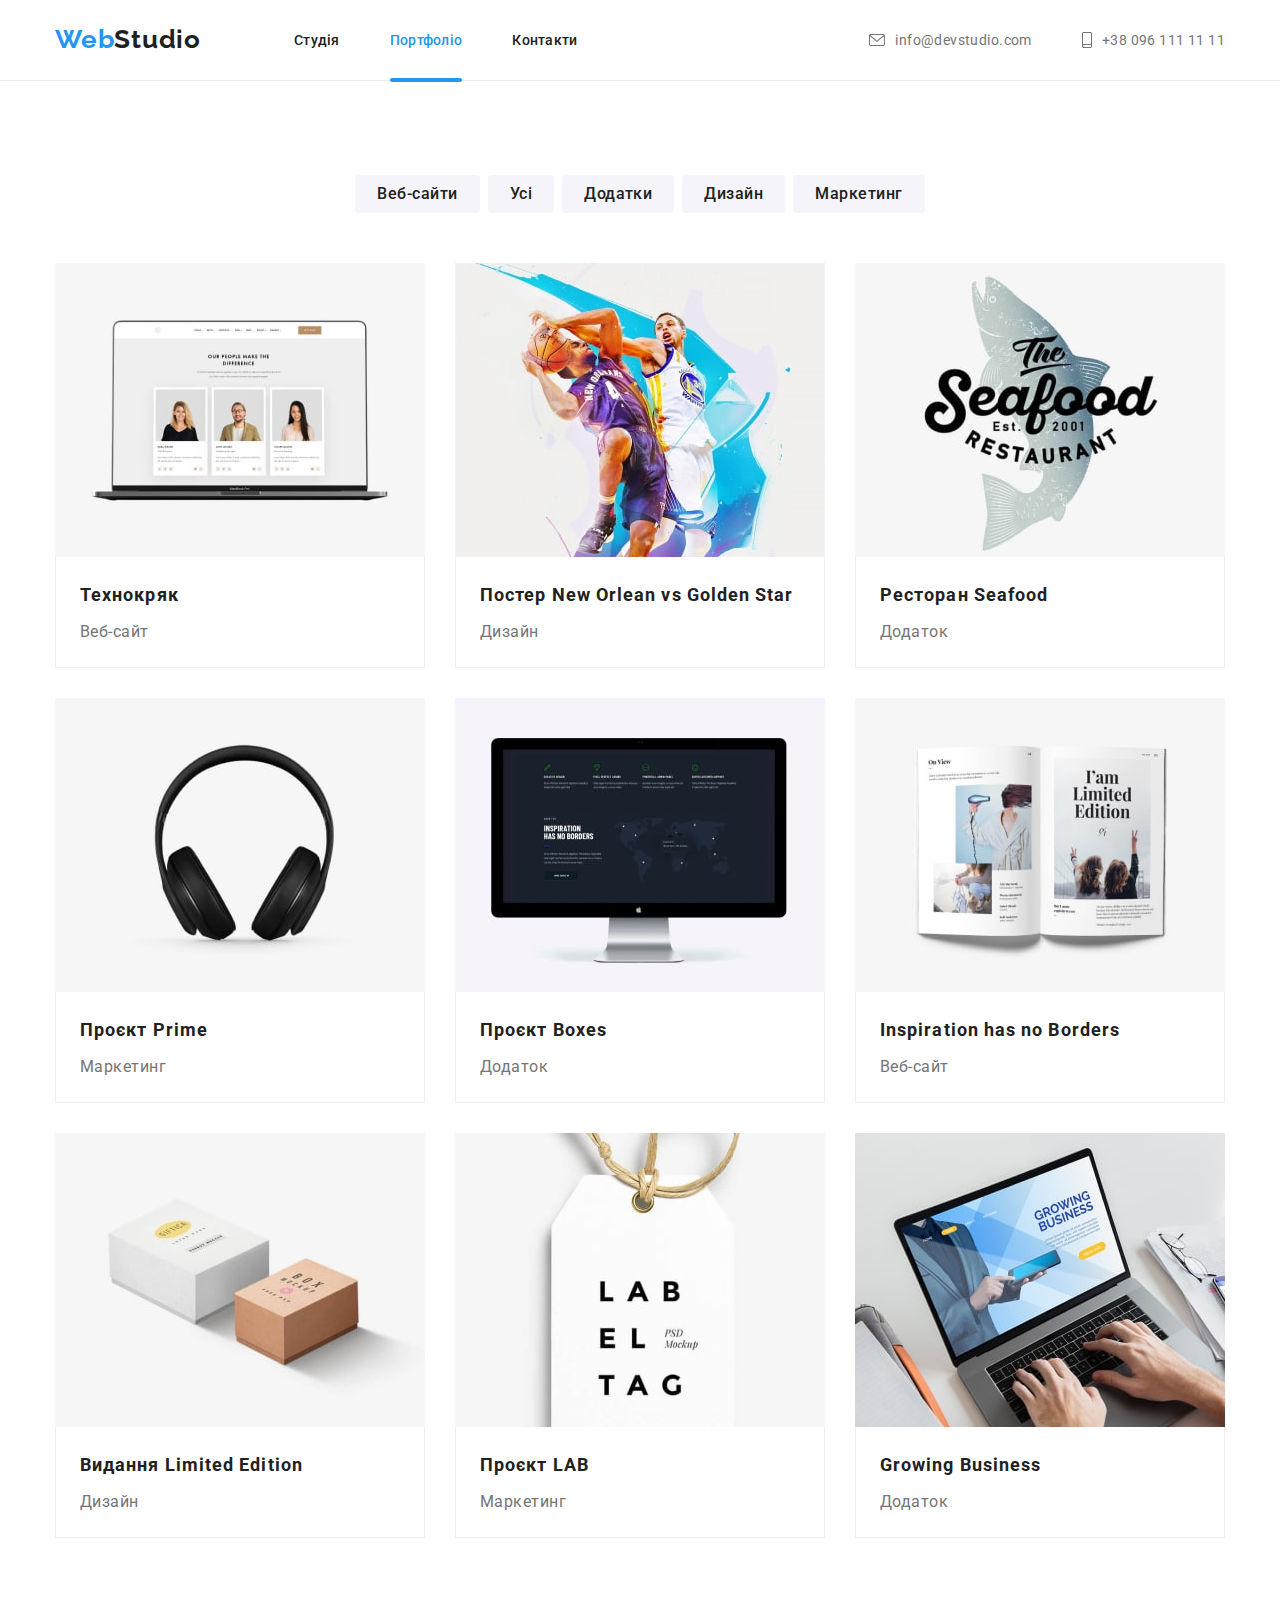
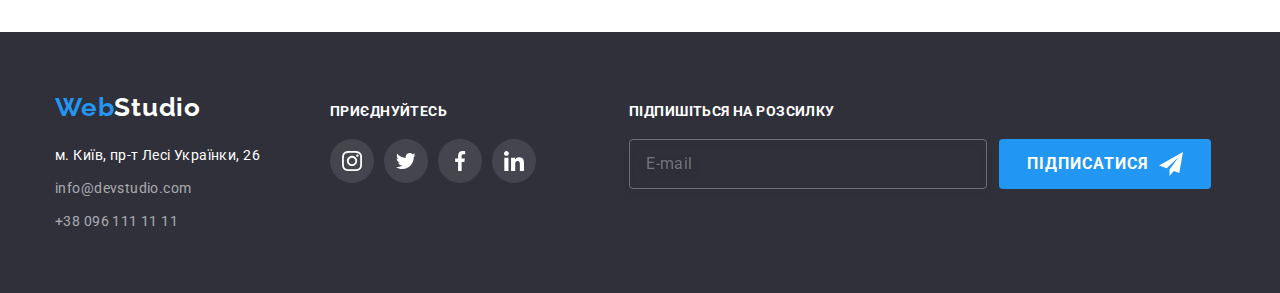
==== commit 25e6dd30: "Ended HW7" ====
--- a/portfolio.html
+++ b/portfolio.html
@@ -76,11 +76,11 @@
                 <!--Filters-->
 
                     <ul class="filters list">
-                        <li class="filters__item"><button class="filters__btn" type="button">Усі</button></li>
-                        <li class="filters__item"><button class="filters__btn" type="button">Веб-сайти</button></li>
-                        <li class="filters__item"><button class="filters__btn" type="button">Додатки</button></li>
-                        <li class="filters__item"><button class="filters__btn" type="button">Дизайн</button></li>
-                        <li class="filters__item"><button class="filters__btn" type="button">Маркетинг</button></li>
+                        <li class="filters__item"><button class="filters__button" type="button">Веб-сайти</button></li>
+                        <li class="filters__item"><button class="filters__button" type="button">Усі</button></li>
+                        <li class="filters__item"><button class="filters__button" type="button">Додатки</button></li>
+                        <li class="filters__item"><button class="filters__button" type="button">Дизайн</button></li>
+                        <li class="filters__item"><button class="filters__button" type="button">Маркетинг</button></li>
                     </ul>
 
                 <!--Portfolio-->
--- a/css/main.min.css
+++ b/css/main.min.css
@@ -1 +1 @@
-/*# sourceMappingURL=main.min.css.map */+:root{--main-font: Roboto, san-serif;--secondary-font: Raleway;--main-txt-cl: #212121;--accent-txt-cl: #2196F3;--light-txt-cl: #FFFFFF;--dark-txt-cl: #757575;--accent-bg-cl: #2196F3;--main-bg-cl: #2F303A;--grey-bg-cl: #F5F4FA;--white-bg-cl: #ffffff;--light-bd-cl: #EEEEEE;--link-color: #AFB1B8;--footer-bg: rgba(255, 255, 255, 0.1);--timing-function: cubic-bezier (0.4, 0, 0.2, 1)}.visually-hidden{position:absolute;width:1px;height:1px;margin:-1px;border:0;padding:0;white-space:nowrap;-webkit-clip-path:inset(100%);clip-path:inset(100%);clip:rect(0 0 0 0);overflow:hidden}h1,h2,h3,h4,h5,h6,p{margin:0}ul{margin:0;padding:0;list-style:none}.link{text-decoration:none;color:currentColor;cursor:pointer}.list{list-style:none;margin:0;padding:0}.page{font-family:var(--main-font);line-height:1.7142857143;letter-spacing:.03em;color:var(--main-txt-cl);font-size:14px;margin:0;width:1600 px}.section{padding-top:94px;padding-bottom:94px}.container{width:1200px;padding-left:15px;padding-right:15px;margin-left:auto;margin-right:auto}.main{font-family:var(--main-font);font-size:16px;line-height:1.875;letter-spacing:.03em;color:var(--main-txt-cl)}.header{padding-top:24px;padding-bottom:25px;border-bottom:1px solid #ececec}.header__container{-webkit-box-align:center;-ms-flex-align:center;align-items:center;display:-webkit-box;display:-ms-flexbox;display:flex}.logo{color:currentColor;font-family:var(--secondary-font);font-weight:700;font-size:26px;line-height:1.1923076923;letter-spacing:.03em;text-decoration:none;display:block}.header__logo{margin-right:93px}.header__logo--black{color:var(--accent-txt-cl)}.nav__list{display:-webkit-box;display:-ms-flexbox;display:flex;gap:50px;padding-top:32px 0}.nav__item{position:relative}.nav__link{font-weight:500;line-height:1.1428571429;letter-spacing:.02em;color:var(--main-txt-cl);position:relative;display:block;-webkit-transition:color 250ms cubic-bezier(0.4, 0, 0.2, 1);transition:color 250ms cubic-bezier(0.4, 0, 0.2, 1)}.nav__link:hover,.nav__link:focus{color:var(--accent-txt-cl)}.nav__link::after{content:" ";display:block;width:100%;height:4px;background-color:var(--accent-bg-cl);border-radius:2px;border:rgba(0,0,0,0);position:absolute;opacity:0;bottom:-34px;-webkit-transition:opacity 250ms var(--timing-function);transition:opacity 250ms var(--timing-function)}.nav__link:hover::after{opacity:1}.nav__link--studio,.nav__link--portfolio{color:var(--accent-txt-cl);font-family:inherit}.nav__link--studio::after,.nav__link--portfolio::after{content:" ";display:block;width:100%;height:4px;background-color:var(--accent-bg-cl);border-radius:2px;border:rgba(0,0,0,0);position:absolute;opacity:1;bottom:-34px;-webkit-transition:opacity 250ms var(--timing-function);transition:opacity 250ms var(--timing-function)}.contact{display:-webkit-box;display:-ms-flexbox;display:flex;gap:50px;margin-left:auto;padding-top:32px 0}.mail,.tel{color:var(--dark-txt-cl)}.tel__link{display:-webkit-box;display:-ms-flexbox;display:flex;-webkit-box-align:center;-ms-flex-align:center;align-items:center}.tel__link:hover,.tel__link:focus{color:var(--accent-txt-cl)}.mail__link{display:-webkit-box;display:-ms-flexbox;display:flex;-webkit-box-align:center;-ms-flex-align:center;align-items:center}.mail__link:hover,.mail__link:focus{color:var(--accent-txt-cl)}.mail__icon,.tel__icon{margin-right:10px;fill:currentColor;text-decoration:none}.hero{text-align:center;padding:200px 0;background-color:#c4c4c4;background-image:-webkit-gradient(linear, left top, right top, from(rgba(47, 48, 58, 0.4)), to(rgba(47, 48, 58, 0.4))),url("../images/hero.jpg");background-image:linear-gradient(to right, rgba(47, 48, 58, 0.4), rgba(47, 48, 58, 0.4)),url("../images/hero.jpg");background-size:cover;margin-left:auto;margin-right:auto;height:600px;max-width:1600px;background-repeat:no-repeat;background-position:center}.hero__container{width:696px}.hero__title{font-weight:900;font-size:44px;line-height:1.3636363636;text-align:center;letter-spacing:.06em;text-transform:uppercase;color:var(--light-txt-cl);margin:0;margin-bottom:30px}.hero__button{font-family:inherit;font-weight:700;font-size:16px;line-height:1.875;letter-spacing:.06em;color:var(--light-txt-cl);cursor:pointer;background-color:var(--accent-bg-cl);padding:10px 32px;border:none;border-radius:4px}.features{padding-top:94px;padding-bottom:94px}.features__title{font-weight:700;line-height:1.1428571429;letter-spacing:.03em;text-transform:uppercase;margin-bottom:10px;margin-top:30px}.features__description{line-height:1.7142857143;letter-spacing:.03em;color:var(--dark-txt-cl)}.features__list{display:-webkit-box;display:-ms-flexbox;display:flex;gap:30px;list-style:none}.features__item{width:270px}.features__content{background-color:var(--grey-bg-cl);height:120px;display:-webkit-box;display:-ms-flexbox;display:flex;-webkit-box-align:center;-ms-flex-align:center;align-items:center;-webkit-box-pack:center;-ms-flex-pack:center;justify-content:center;height:120px;margin-bottom:30px;border-radius:4px}.projects{padding-bottom:94px}.projects__title{font-weight:700;font-size:36px;line-height:1.1666666667;text-align:center;letter-spacing:.03em;margin-bottom:50px}.projects__list{display:-webkit-box;display:-ms-flexbox;display:flex;gap:30px}.projects__content{position:relative}.projects__description{position:absolute;left:0;bottom:0;display:-webkit-box;display:-ms-flexbox;display:flex;-webkit-box-align:center;-ms-flex-align:center;align-items:center;-webkit-box-pack:center;-ms-flex-pack:center;justify-content:center;width:100%;height:70px;font-weight:700;font-size:14px;letter-spacing:.03em;text-transform:uppercase;color:var(--light-txt-cl);background-color:rgba(47,48,58,.8)}.team{padding-top:94px;padding-bottom:94px;background:var(--grey-bg-cl)}.team__title{font-weight:700;font-size:36px;line-height:1.1666666667;text-align:center;letter-spacing:.03em;margin-bottom:50px}.team__name{font-weight:500;font-size:16px;line-height:1.1875;text-align:center;letter-spacing:.03em;margin-bottom:10px}.team__post{font-size:16px;line-height:1.1875;text-align:center;letter-spacing:.03em;color:var(--dark-txt-cl);margin-bottom:16px}.team__list{display:-webkit-box;display:-ms-flexbox;display:flex;gap:30px;-webkit-box-pack:justify;-ms-flex-pack:justify;justify-content:space-between}.team__content{border-radius:0px 0px 4px 4px;padding-bottom:30px;padding-top:30px}.team__item{background-color:var(--light-txt-cl);-webkit-box-shadow:0px 1px 3px rgba(0,0,0,.12),0px 1px 1px rgba(0,0,0,.14),0px 2px 1px rgba(0,0,0,.2);box-shadow:0px 1px 3px rgba(0,0,0,.12),0px 1px 1px rgba(0,0,0,.14),0px 2px 1px rgba(0,0,0,.2)}.network{display:-webkit-box;display:-ms-flexbox;display:flex;-webkit-box-pack:center;-ms-flex-pack:center;justify-content:center;gap:10px}.network__link{display:-webkit-box;display:-ms-flexbox;display:flex;-webkit-box-pack:center;-ms-flex-pack:center;justify-content:center;gap:10px;list-style-type:none;padding:0;-webkit-box-align:center;-ms-flex-align:center;align-items:center;width:44px;height:44px;border-radius:50%;fill:var(--link-color);-webkit-transition:background-color 250ms cubic-bezier(0.4, 0, 0.2, 1);transition:background-color 250ms cubic-bezier(0.4, 0, 0.2, 1)}.network__link:hover,.network__link:focus{background-color:var(--accent-bg-cl)}.network__link:hover .network__icon,.network__link:focus .network__icon{fill:var(--light-txt-cl);-webkit-transition:fill 250ms cubic-bezier(0.4, 0, 0.2, 1),background-color 250ms cubic-bezier(0.4, 0, 0.2, 1);transition:fill 250ms cubic-bezier(0.4, 0, 0.2, 1),background-color 250ms cubic-bezier(0.4, 0, 0.2, 1)}.network__icon{-webkit-transition:fill 250ms cubic-bezier(0.4, 0, 0.2, 1);transition:fill 250ms cubic-bezier(0.4, 0, 0.2, 1)}.clients{padding-top:94px;padding-bottom:94px}.clients__title{font-weight:700;font-size:36px;line-height:42px;text-align:center;letter-spacing:.03em;color:#212121;margin-bottom:50px}.clients__list{display:-webkit-box;display:-ms-flexbox;display:flex;gap:30px;list-style-type:none;margin:0;padding:0;-webkit-box-pack:center;-ms-flex-pack:center;justify-content:center}.clients__item{width:170px;height:92px}.clients__icon{fill:var(--link-color);-webkit-transition:fill 250ms cubic-bezier(0.4, 0, 0.2, 1),background-color 250ms cubic-bezier(0.4, 0, 0.2, 1);transition:fill 250ms cubic-bezier(0.4, 0, 0.2, 1),background-color 250ms cubic-bezier(0.4, 0, 0.2, 1)}.clients__link{border-radius:4px;border:1px solid #afb1b8;display:-webkit-box;display:-ms-flexbox;display:flex;-webkit-box-align:center;-ms-flex-align:center;align-items:center;-webkit-box-pack:center;-ms-flex-pack:center;justify-content:center;width:100%;height:100%;-webkit-transition:border-color 250ms cubic-bezier(0.4, 0, 0.2, 1);transition:border-color 250ms cubic-bezier(0.4, 0, 0.2, 1)}.clients__link:hover,.clients__link:focus{border:1px solid var(--accent-txt-cl);border-radius:4px}.clients__link:hover .clients__icon,.clients__link:focus .clients__icon{fill:var(--accent-bg-cl)}.footer{background-color:var(--main-bg-cl);padding-bottom:60px;padding-top:60px}.footer__container{display:-webkit-box;display:-ms-flexbox;display:flex;-webkit-box-align:baseline;-ms-flex-align:baseline;align-items:baseline}.footer__logo{display:block;margin-bottom:20px;color:var(--accent-txt-cl)}.footer__logo--white{color:var(--light-txt-cl)}.address{font-style:normal}.address__location{line-height:1.7142857143;letter-spacing:.03em;color:var(--light-txt-cl);margin-bottom:9px;display:inline-block}.address__list{line-height:1.7142857143;letter-spacing:.03em;color:rgba(255,255,255,.6)}.address__item:first-child{margin-bottom:9px}.address__link:hover,.address__link:focus{color:var(--accent-txt-cl)}.join{margin-left:70px}.join__title{font-weight:700;font-size:14px;line-height:16px;letter-spacing:.03em;text-transform:uppercase;color:var(--light-txt-cl);margin-bottom:20px}.join__list{display:-webkit-box;display:-ms-flexbox;display:flex;gap:10px}.join__link{display:-webkit-box;display:-ms-flexbox;display:flex;-webkit-box-align:center;-ms-flex-align:center;align-items:center;-webkit-box-pack:center;-ms-flex-pack:center;justify-content:center;width:44px;height:44px;border-radius:50%;background:var(--footer-bg);-webkit-transition:background-color 250ms cubic-bezier(0.4, 0, 0.2, 1);transition:background-color 250ms cubic-bezier(0.4, 0, 0.2, 1)}.join__link:hover,.join__link:focus{background-color:var(--accent-bg-cl)}.join__icon{fill:var(--light-txt-cl);margin:0}.send{margin-left:93px}.send__title{font-weight:700;font-size:14px;line-height:16px;letter-spacing:.03em;text-transform:uppercase;color:var(--light-txt-cl);margin-bottom:20px}.send__email{display:-webkit-box;display:-ms-flexbox;display:flex;gap:12px}.send__input{width:358px;height:50px;border:1px solid rgba(255,255,255,.3);-webkit-filter:drop-shadow(0px 4px 4px rgba(0, 0, 0, 0.15));filter:drop-shadow(0px 4px 4px rgba(0, 0, 0, 0.15));border-radius:4px;padding-left:16px;outline:rgba(0,0,0,0);background-color:rgba(0,0,0,0);-webkit-transition:border-color 250ms cubic-bezier(0.4, 0, 0.2, 1);transition:border-color 250ms cubic-bezier(0.4, 0, 0.2, 1)}.send__input:focus,.send__input:hover{border-color:var(--accent-txt-cl);-webkit-transition:border-color 250ms cubic-bezier(0.4, 0, 0.2, 1);transition:border-color 250ms cubic-bezier(0.4, 0, 0.2, 1)}.send__input::-webkit-input-placeholder{font-weight:400;font-size:16px;line-height:20px;-webkit-box-align:center;align-items:center;letter-spacing:.03em}.send__input::-moz-placeholder{font-weight:400;font-size:16px;line-height:20px;align-items:center;letter-spacing:.03em}.send__input:-ms-input-placeholder{font-weight:400;font-size:16px;line-height:20px;-ms-flex-align:center;align-items:center;letter-spacing:.03em}.send__input::-ms-input-placeholder{font-weight:400;font-size:16px;line-height:20px;-ms-flex-align:center;align-items:center;letter-spacing:.03em}.send__input::placeholder{font-weight:400;font-size:16px;line-height:20px;-webkit-box-align:center;-ms-flex-align:center;align-items:center;letter-spacing:.03em}.send__button{display:-webkit-box;display:-ms-flexbox;display:flex;-webkit-box-align:center;-ms-flex-align:center;align-items:center;font-family:inherit;font-weight:700;font-size:16px;line-height:1.875;letter-spacing:.06em;color:var(--light-txt-cl);cursor:pointer;background-color:var(--accent-bg-cl);border:none;border-radius:4px;position:relative;padding:10px 28px}.send__icon{fill:var(--light-txt-cl);margin-left:10px}.filters{display:-webkit-box;display:-ms-flexbox;display:flex;gap:8px;-webkit-box-pack:center;-ms-flex-pack:center;justify-content:center;margin-bottom:50px}.filters__button{font-family:inherit;cursor:pointer;font-weight:500;font-size:16px;line-height:1.625;text-align:center;letter-spacing:.03em;color:var(--main-txt-cl);cursor:pointer;border:none;border-radius:4px;background-color:var(--grey-bg-cl);padding:6px 22px;-webkit-transition:color 250ms cubic-bezier(0.4, 0, 0.2, 1),background-color 250ms cubic-bezier(0.4, 0, 0.2, 1),-webkit-box-shadow 250ms cubic-bezier(0.4, 0, 0.2, 1);transition:color 250ms cubic-bezier(0.4, 0, 0.2, 1),background-color 250ms cubic-bezier(0.4, 0, 0.2, 1),-webkit-box-shadow 250ms cubic-bezier(0.4, 0, 0.2, 1);transition:color 250ms cubic-bezier(0.4, 0, 0.2, 1),background-color 250ms cubic-bezier(0.4, 0, 0.2, 1),box-shadow 250ms cubic-bezier(0.4, 0, 0.2, 1);transition:color 250ms cubic-bezier(0.4, 0, 0.2, 1),background-color 250ms cubic-bezier(0.4, 0, 0.2, 1),box-shadow 250ms cubic-bezier(0.4, 0, 0.2, 1),-webkit-box-shadow 250ms cubic-bezier(0.4, 0, 0.2, 1)}.filters__button:hover,.filters__button:focus{background-color:var(--accent-bg-cl);color:var(--light-txt-cl);-webkit-box-shadow:0px 3px 1px rgba(0,0,0,.1),0px 1px 2px rgba(0,0,0,.08),0px 2px 2px rgba(0,0,0,.12);box-shadow:0px 3px 1px rgba(0,0,0,.1),0px 1px 2px rgba(0,0,0,.08),0px 2px 2px rgba(0,0,0,.12)}.portfolio{display:-webkit-box;display:-ms-flexbox;display:flex;-ms-flex-wrap:wrap;flex-wrap:wrap;gap:30px}.portfolio__title{font-weight:700;font-size:18px;line-height:2;letter-spacing:.06em;margin-bottom:4px}.portfolio__subtitle{font-size:16px;line-height:1.875;letter-spacing:.03em;color:var(--dark-txt-cl)}.portfolio__item{-ms-flex-preferred-size:calc((100% - 60px)/3);flex-basis:calc((100% - 60px)/3);display:block}.portfolio__wrapper{border:1px solid var(--light-bd-cl);border-top:none;padding:20px 24px}.portfolio__link{display:block;-webkit-transition:-webkit-box-shadow 250ms cubic-bezier(0.4, 0, 0.2, 1);transition:-webkit-box-shadow 250ms cubic-bezier(0.4, 0, 0.2, 1);transition:box-shadow 250ms cubic-bezier(0.4, 0, 0.2, 1);transition:box-shadow 250ms cubic-bezier(0.4, 0, 0.2, 1), -webkit-box-shadow 250ms cubic-bezier(0.4, 0, 0.2, 1)}.portfolio__link:hover,.portfolio__link:focus{-webkit-box-shadow:0px 1px 1px rgba(0,0,0,.12),0px 4px 4px rgba(0,0,0,.06),1px 4px 6px rgba(0,0,0,.16);box-shadow:0px 1px 1px rgba(0,0,0,.12),0px 4px 4px rgba(0,0,0,.06),1px 4px 6px rgba(0,0,0,.16)}.portfolio__link:hover .overlay,.portfolio__link:focus .overlay{-webkit-transform:translateY(0);transform:translateY(0)}.portfolio__image{display:block;max-width:100%;height:auto}.portfolio__thumb{position:relative;overflow:hidden}.overlay{position:absolute;top:0;left:0;-webkit-transform:translateY(100%);transform:translateY(100%);width:100%;height:100%;display:-webkit-box;display:-ms-flexbox;display:flex;-webkit-box-align:center;-ms-flex-align:center;align-items:center;-webkit-box-pack:center;-ms-flex-pack:center;justify-content:center;padding:20px;background-color:rgba(33,150,243,.9);-webkit-transition:-webkit-transform 250ms cubic-bezier(0.4, 0, 0.2, 1);transition:-webkit-transform 250ms cubic-bezier(0.4, 0, 0.2, 1);transition:transform 250ms cubic-bezier(0.4, 0, 0.2, 1);transition:transform 250ms cubic-bezier(0.4, 0, 0.2, 1), -webkit-transform 250ms cubic-bezier(0.4, 0, 0.2, 1)}.overlay__text{font-weight:400;font-size:18px;line-height:1.5555555556;letter-spacing:.03em;color:var(--light-txt-cl);width:322px}.backdrop{position:fixed;top:0;left:0;z-index:10;opacity:1;-webkit-transform:translateY(0%);transform:translateY(0%);width:100%;height:100%;background-color:rgba(0,0,0,.5);visibility:visible;-webkit-transition:opacity 500ms linear,visibility 500ms linear,-webkit-transform 500ms linear;transition:opacity 500ms linear,visibility 500ms linear,-webkit-transform 500ms linear;transition:opacity 500ms linear,visibility 500ms linear,transform 500ms linear;transition:opacity 500ms linear,visibility 500ms linear,transform 500ms linear,-webkit-transform 500ms linear}.backdrop.is-hidden{opacity:0;pointer-events:none;visibility:hidden;-webkit-transform:scaleX(-100%);transform:scaleX(-100%)}.modal{position:absolute;left:50%;top:50%;-webkit-transform:translate(-50%, -50%);transform:translate(-50%, -50%);width:528px;height:581px;background:var(--light-txt-cl);-webkit-box-shadow:0px 1px 3px rgba(0,0,0,.12),0px 1px 1px rgba(0,0,0,.14),0px 2px 1px rgba(0,0,0,.2);box-shadow:0px 1px 3px rgba(0,0,0,.12),0px 1px 1px rgba(0,0,0,.14),0px 2px 1px rgba(0,0,0,.2);border-radius:4px;padding:40px}.modal__btn{position:absolute;width:30px;height:30px;right:8px;top:8px;display:-webkit-box;display:-ms-flexbox;display:flex;-webkit-box-align:center;-ms-flex-align:center;align-items:center;-webkit-box-pack:center;-ms-flex-pack:center;justify-content:center;cursor:pointer;background:#fff;border:1px solid rgba(0,0,0,.1);border-radius:50%;padding:0}.modal__btn:focus,.modal__btn:hover{fill:var(--accent-bg-cl);-webkit-transition:fill 250ms cubic-bezier(0.4, 0, 0.2, 1);transition:fill 250ms cubic-bezier(0.4, 0, 0.2, 1)}.modal__title{text-align:center;display:block;font-weight:700;font-size:20px;line-height:23px;letter-spacing:.03em;color:var(--main-txt-cl);margin-bottom:12px}.modal__group{margin-bottom:40px}.modal__field{display:block;margin-bottom:5px;position:relative;margin-bottom:10px}.last{margin-bottom:20px}.modal__label{font-weight:400;font-size:12px;line-height:14px;letter-spacing:.01em;color:var(--dark-txt-cl);display:block;margin-bottom:4px}.modal__input{width:100%;height:40px;border:1px solid rgba(33,33,33,.2);border-radius:4px;padding-left:42px;padding-right:42px;outline:rgba(0,0,0,0);-webkit-transition:border-color 250ms cubic-bezier(0.4, 0, 0.2, 1);transition:border-color 250ms cubic-bezier(0.4, 0, 0.2, 1)}.modal__input:focus,.modal__input:focus{border-color:var(--accent-txt-cl)}.modal__input:focus+.modal__icon{fill:var(--accent-txt-cl)}.modal__icon{position:absolute;left:12px;bottom:11px;-webkit-transition:fill 250ms cubic-bezier(0.4, 0, 0.2, 1);transition:fill 250ms cubic-bezier(0.4, 0, 0.2, 1)}.modal__message{display:block;width:100%;height:120px;resize:none;outline:none;border:1px solid rgba(33,33,33,.2);border-radius:4px;padding:12px 16px}.modal__message:hover,.modal__message:focus{border-color:var(--accent-txt-cl)}.modal__message::-webkit-input-placeholder{font-weight:400;font-size:12px;line-height:14px;letter-spacing:.01em;color:rgba(117,117,117,.5)}.modal__message::-moz-placeholder{font-weight:400;font-size:12px;line-height:14px;letter-spacing:.01em;color:rgba(117,117,117,.5)}.modal__message:-ms-input-placeholder{font-weight:400;font-size:12px;line-height:14px;letter-spacing:.01em;color:rgba(117,117,117,.5)}.modal__message::-ms-input-placeholder{font-weight:400;font-size:12px;line-height:14px;letter-spacing:.01em;color:rgba(117,117,117,.5)}.modal__message::placeholder{font-weight:400;font-size:12px;line-height:14px;letter-spacing:.01em;color:rgba(117,117,117,.5)}.modal__link{color:var(--accent-txt-cl)}.modal__agreement{display:-webkit-box;display:-ms-flexbox;display:flex;-webkit-box-align:center;-ms-flex-align:center;align-items:center;-webkit-box-pack:center;-ms-flex-pack:center;justify-content:center;margin-bottom:20px;gap:7px}.modal__checkbox:checked+.modal__icons .modal__use--checked{opacity:1}.modal__checkbox:unchecked+.modal__icons .modal__use--unchecked{opacity:0;-webkit-transition:opacity 250ms cubic-bezier(0.4, 0, 0.2, 1);transition:opacity 250ms cubic-bezier(0.4, 0, 0.2, 1)}.modal__use--checked{opacity:0;-webkit-transition:opacity 250ms cubic-bezier(0.4, 0, 0.2, 1);transition:opacity 250ms cubic-bezier(0.4, 0, 0.2, 1)}.modal__use--unchecked{opacity:1;-webkit-transition:opacity 250ms cubic-bezier(0.4, 0, 0.2, 1);transition:opacity 250ms cubic-bezier(0.4, 0, 0.2, 1)}.modal__button{display:block;margin:0 auto;font-family:inherit;font-weight:700;font-size:16px;line-height:1.875;letter-spacing:.06em;color:var(--light-txt-cl);cursor:pointer;background-color:var(--accent-bg-cl);padding:10px 52px;border:none;border-radius:4px}/*# sourceMappingURL=main.min.css.map */--- a/css/styles.css
+++ b/css/styles.css
@@ -26,7 +26,7 @@
 
 /*INDEX.HTML*/
 
-.page {
+/* .page {
     font-family:var(--main-font);
     line-height: calc(24 / 14);
     letter-spacing: 0.03em;
@@ -34,8 +34,8 @@
     font-size: 14px;
     margin: 0;
     width: 1600 px;
-}
-
+} */
+/* 
 .link {
     text-decoration: none;
     color: currentColor;
@@ -46,24 +46,24 @@
     list-style: none;
     margin: 0;
     padding: 0;
-} 
-
-.container {
+}  */
+
+/* .container {
     width: 1200px;
     padding-left: 15px;
     padding-right: 15px;
     margin-left: auto;
     margin-right: auto;
-} 
-
-.section {
+}  */
+
+/* .section {
     padding-top: 94px;
     padding-bottom: 94px;
-}
+} */
 
 /* Reset */
 
-h1,
+/* h1,
 h2,
 h3,
 h4,
@@ -77,9 +77,9 @@
     margin: 0;
     padding: 0;
     list-style: none;
-}
-
-.visually-hidden {
+} */
+
+/* .visually-hidden {
     position: absolute;
     width: 1px;
     height: 1px;
@@ -90,11 +90,11 @@
     clip-path: inset(100%);
     clip: rect(0 0 0 0);
     overflow: hidden;
-} 
+}  */
 
 /*Header*/
 
-.header {
+/* .header {
     padding-top: 24px;
     padding-bottom: 25px;
     border-bottom: 1px solid #ECECEC;
@@ -103,11 +103,11 @@
 .header__container {
     align-items: center;
     display: flex;
-}
+} */
 
 /* Logo */
 
-.logo {
+/* .logo {
     color: currentColor;
     font-family: var(--secondary-font);
     font-weight: 700;
@@ -124,11 +124,11 @@
 
 .header__logo--black {
     color: var(--accent-txt-cl);
-}
+} */
 
 /* Navigation */
 
-.nav__list {
+/* .nav__list {
     display: flex;
     gap: 50px;
     padding-top: 32px 0;
@@ -190,11 +190,11 @@
     opacity: 1;
     bottom: -34px;
     transition: opacity 250ms var(--timing-function);
-}
+} */
 
 /* Contacts */
 
-.contact {
+/* .contact {
     display: flex;
     gap: 50px;
     margin-left: auto;
@@ -227,10 +227,10 @@
     margin-right: 10px;
     fill: currentColor;
     text-decoration: none;
-}
+} */
 
 /*Hero*/
-
+/* 
 .hero {
     text-align: center;
     padding: 200px 0;
@@ -278,11 +278,11 @@
     padding: 10px 32px;
     border: none;
     border-radius: 4px;
-}
+} */
 
 /*Features*/
 
-.features {
+/* .features {
     padding-top: 94px;
     padding-bottom: 94px;
 }
@@ -321,11 +321,11 @@
     height: 120px;
     margin-bottom: 30px;
     border-radius: 4px;
-}
+} */
 
 /*Projects*/
 
-.projects {
+/* .projects {
     padding-bottom: 94px;
 }
 
@@ -365,11 +365,11 @@
 
     color: var(--light-txt-cl);
     background-color: rgba(47, 48, 58, 0.8);
-}
+} */
 
 /*Team*/
 
-.team {
+/* .team {
     
     padding-top: 94px;
     padding-bottom: 94px;
@@ -418,8 +418,10 @@
 .team__item {
     background-color: var(--light-txt-cl);
     box-shadow: 0px 1px 3px rgba(0, 0, 0, 0.12), 0px 1px 1px rgba(0, 0, 0, 0.14), 0px 2px 1px rgba(0, 0, 0, 0.2);
-}
-
+} */
+
+/* Network */
+/* 
 .network {
     display: flex;
     justify-content: center;
@@ -454,10 +456,10 @@
     fill: #ffffff;
     transition: fill 250ms cubic-bezier(0.4, 0, 0.2, 1),
     background-color 250ms cubic-bezier(0.4, 0, 0.2, 1);
-}
+} */
 
 /*Сlients*/
-
+/* 
 .clients {
     padding-top: 94px;
     padding-bottom: 94px;
@@ -513,11 +515,11 @@
 .clients__link:hover .clients__icon,
 .clients__link:focus .clients__icon {
     fill: var(--accent-bg-cl); 
-}
+} */
 
 /* Footer*/
 
-.footer {
+/* .footer {
     background-color: var(--main-bg-cl);
     padding-bottom: 60px;
     padding-top: 60px;
@@ -526,11 +528,11 @@
 .footer__container {
     display: flex;
     align-items: baseline;
-}
+} */
 
 /* Logo */
 
-.footer__logo {
+/* .footer__logo {
     display: block;
     margin-bottom: 20px;
     color: var(--accent-txt-cl);
@@ -538,11 +540,11 @@
 
 .footer__logo--white {
     color: var(--light-txt-cl);
-}
+} */
 
 /* Address */
 
-.address {
+/* .address {
     font-style: normal;
 }
 
@@ -567,19 +569,13 @@
 .address__link:hover,
 .address__link:focus {
     color: var(--accent-txt-cl);
-}
-
-
-
-
+} */
 
 /* Join */
 
-.join {
+/* .join {
     margin-left: 70px;
 }
-
-
 
 .join__title {
     font-weight: 700;
@@ -615,11 +611,11 @@
 .join__icon{
     fill: var(--light-txt-cl);
     margin: 0;
-}
-
-/*Sending form*/
-
-.send {
+} */
+
+/*Sending*/
+
+/* .send {
     margin-left: 93px;
 }
 
@@ -684,28 +680,28 @@
 .send__icon {
     fill: var(--light-txt-cl);
     margin-left: 10px;
-}
+} */
 
 /*2.PORTFOLIO.HTML*/
 
-.main {
+/* .main {
     font-family: var(--main-font);
     font-size: 16px;
     line-height: calc(30 / 16);
     letter-spacing: 0.03em;
     color: var(--main-txt-cl);
-}
+} */
 
 /*Filters*/
 
-.filters {
+/* .filters {
     display: flex;
     gap: 8px;
     justify-content: center;
     margin-bottom: 50px;
 }
 
-.filters__btn {
+.filters__button {
     font-family: inherit;
     cursor: pointer;
     font-weight: 500;
@@ -725,17 +721,17 @@
     box-shadow 250ms cubic-bezier(0.4, 0, 0.2, 1);
 }
 
-.filters__btn:hover,
-.filters__btn:focus {
+.filters__button:hover,
+.filters__button:focus {
     background-color: var(--accent-bg-cl);
     color: var(--light-txt-cl);
     box-shadow: 0px 3px 1px rgba(0, 0, 0, 0.1), 0px 1px 2px rgba(0, 0, 0, 0.08),
             0px 2px 2px rgba(0, 0, 0, 0.12);
-}
+} */
 
 
 /*Portfolio*/
-
+/* 
 .portfolio {
     display: flex;
     flex-wrap: wrap;
@@ -816,10 +812,10 @@
     letter-spacing: 0.03em;
     color: var(--light-txt-cl);
     width: 322px;
-}
+} */
 
 /*Modal window*/
-
+/* 
 .backdrop {
     position: fixed;
     top: 0;
@@ -842,8 +838,6 @@
     transform: scaleX(-100%);
 }
 
-/* Window */
-
 .modal {
     position: absolute;
     left: 50%;
@@ -859,7 +853,7 @@
     padding: 40px;
 }
 
-.modal__button {    
+.modal__btn {    
     position: absolute;
     width: 30px;
     height: 30px;
@@ -875,8 +869,8 @@
     padding: 0;
 }
 
-.modal__button:focus,
-.modal__button:hover {
+.modal__btn:focus,
+.modal__btn:hover {
     fill: var(--accent-bg-cl);
     transition: fill 250ms cubic-bezier(0.4, 0, 0.2, 1);
 }
@@ -975,25 +969,26 @@
     gap: 7px;
 }
 
-.modal__checkbox:checked+.modal__icon--checked {
+.modal__checkbox:checked + .modal__icons .modal__use--checked {
     opacity: 1;
 }
 
-.modal__checkbox:unchecked+.modal__icon--unchecked {
+.modal__checkbox:unchecked + .modal__icons .modal__use--unchecked {
     opacity: 0;
     transition: opacity 250ms cubic-bezier(0.4, 0, 0.2, 1);
 }
 
-.modal__icon--checked {
+.modal__use--checked {
     opacity: 0;
     transition: opacity 250ms cubic-bezier(0.4, 0, 0.2, 1);
 }
 
-.modal__icon--unchecked {
+.modal__use--unchecked {
     opacity: 1;
-}
-
-.modal__btn {
+    transition: opacity 250ms cubic-bezier(0.4, 0, 0.2, 1);
+}
+
+.modal__button {
     display: block;
     margin: 0 auto;
     font-family: inherit;
@@ -1007,23 +1002,23 @@
     padding: 10px 52px;
     border: none;
     border-radius: 4px;
-}
-
-
-
-
-
-
-
-
-
-
-
-
-
-
-
-
-
-
-
+} */
+
+
+
+
+
+
+
+
+
+
+
+
+
+
+
+
+
+
+
